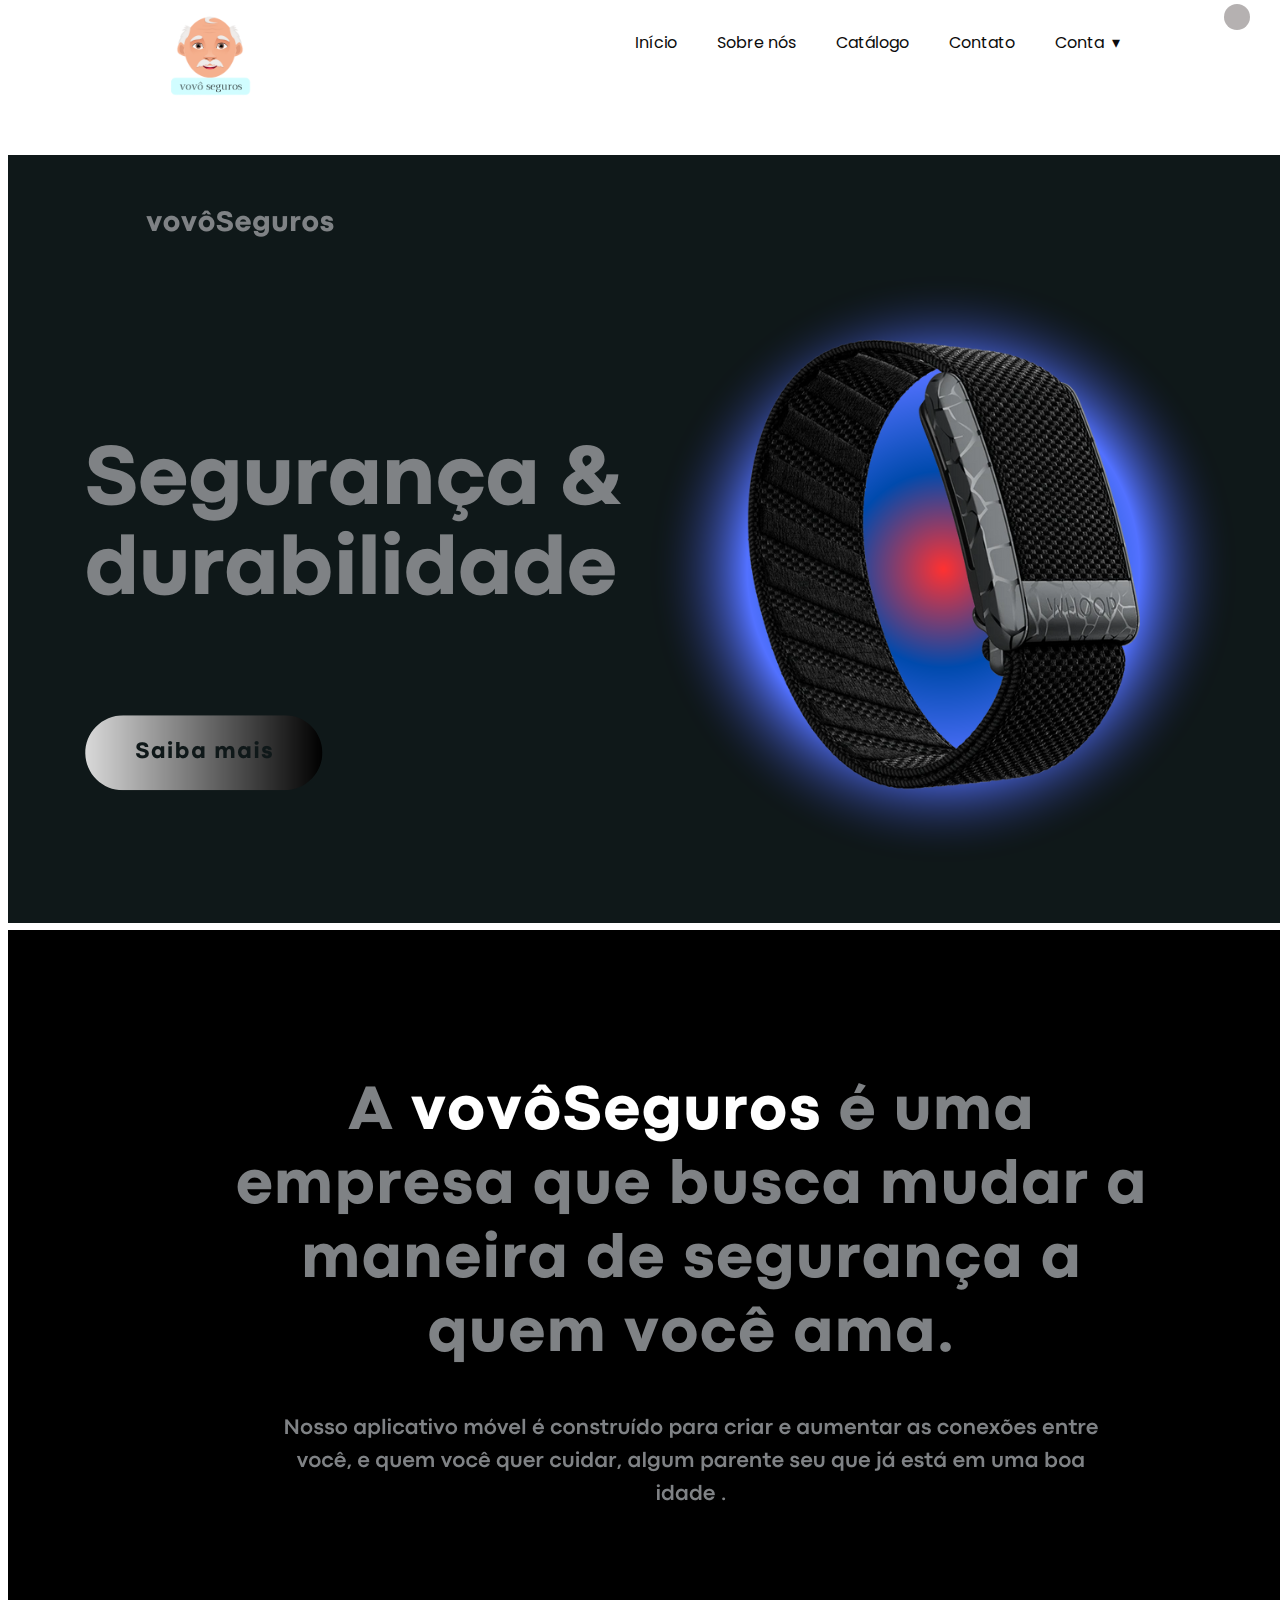
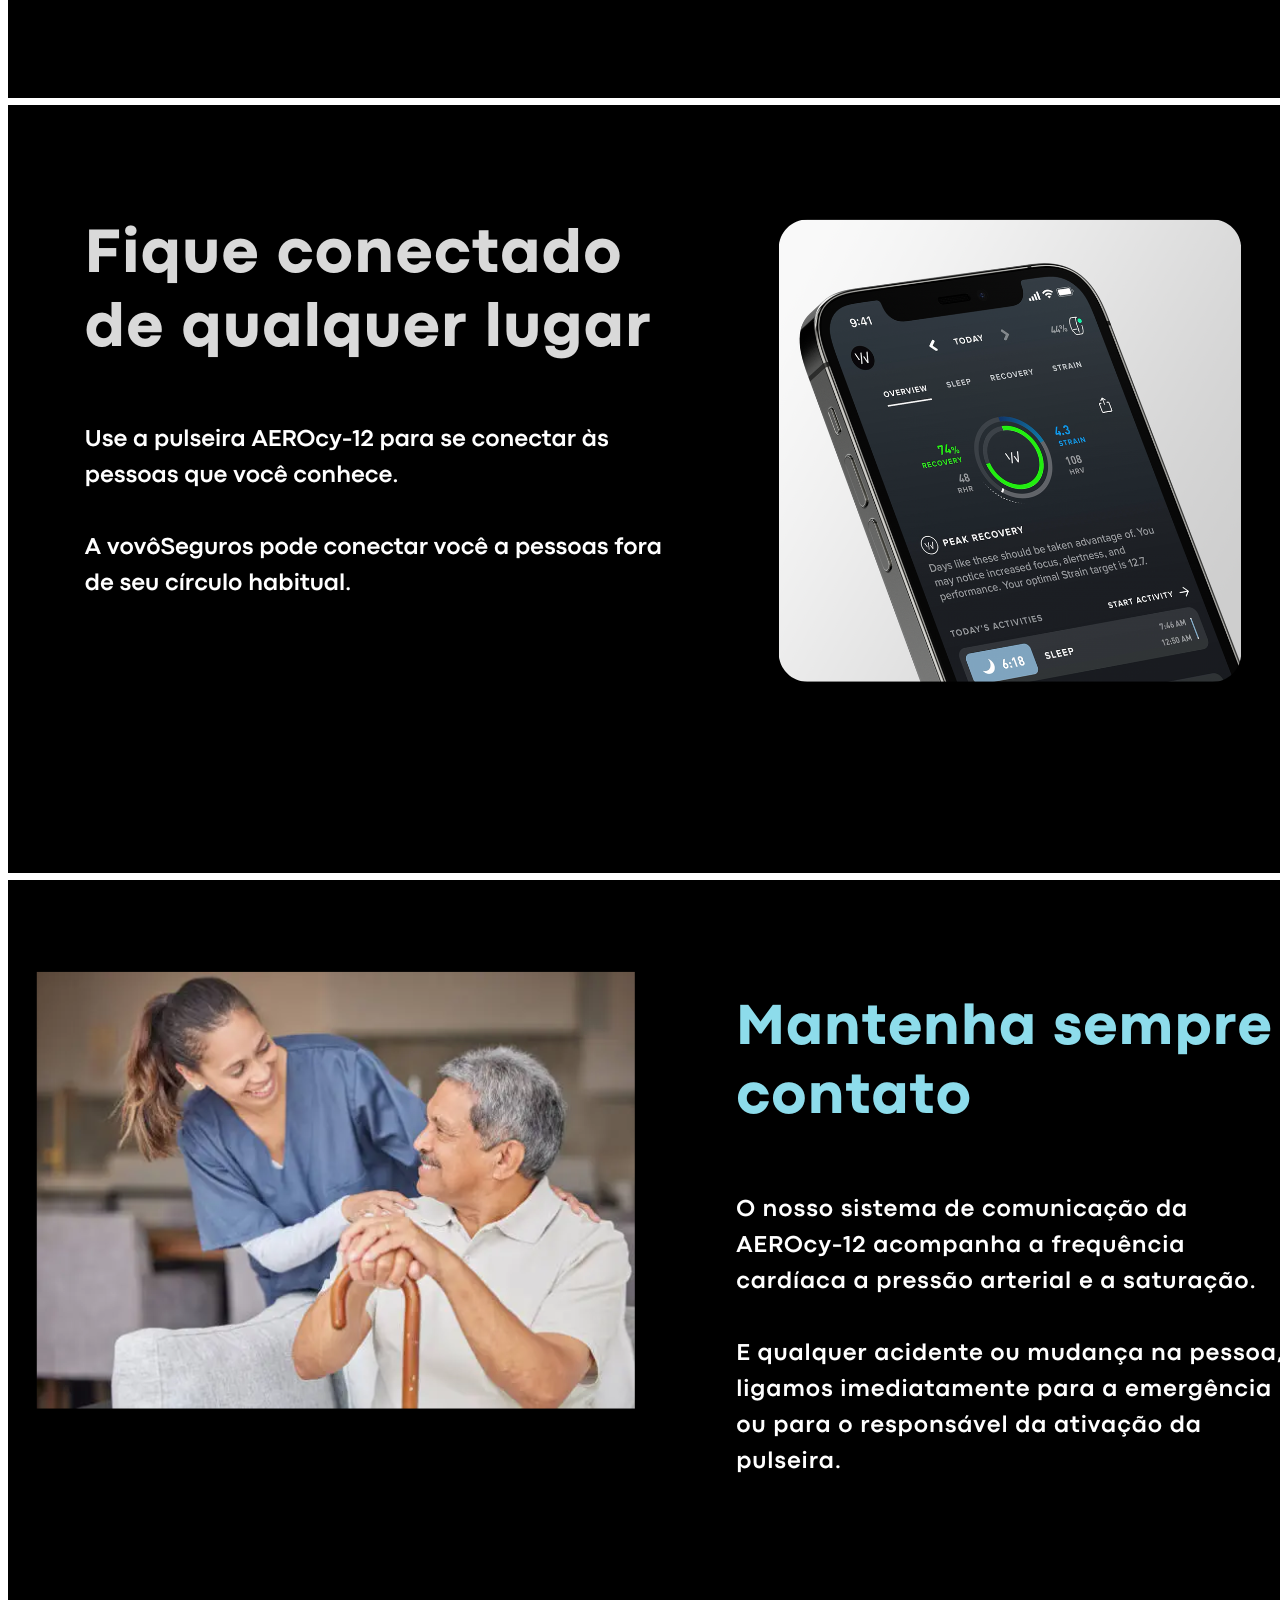
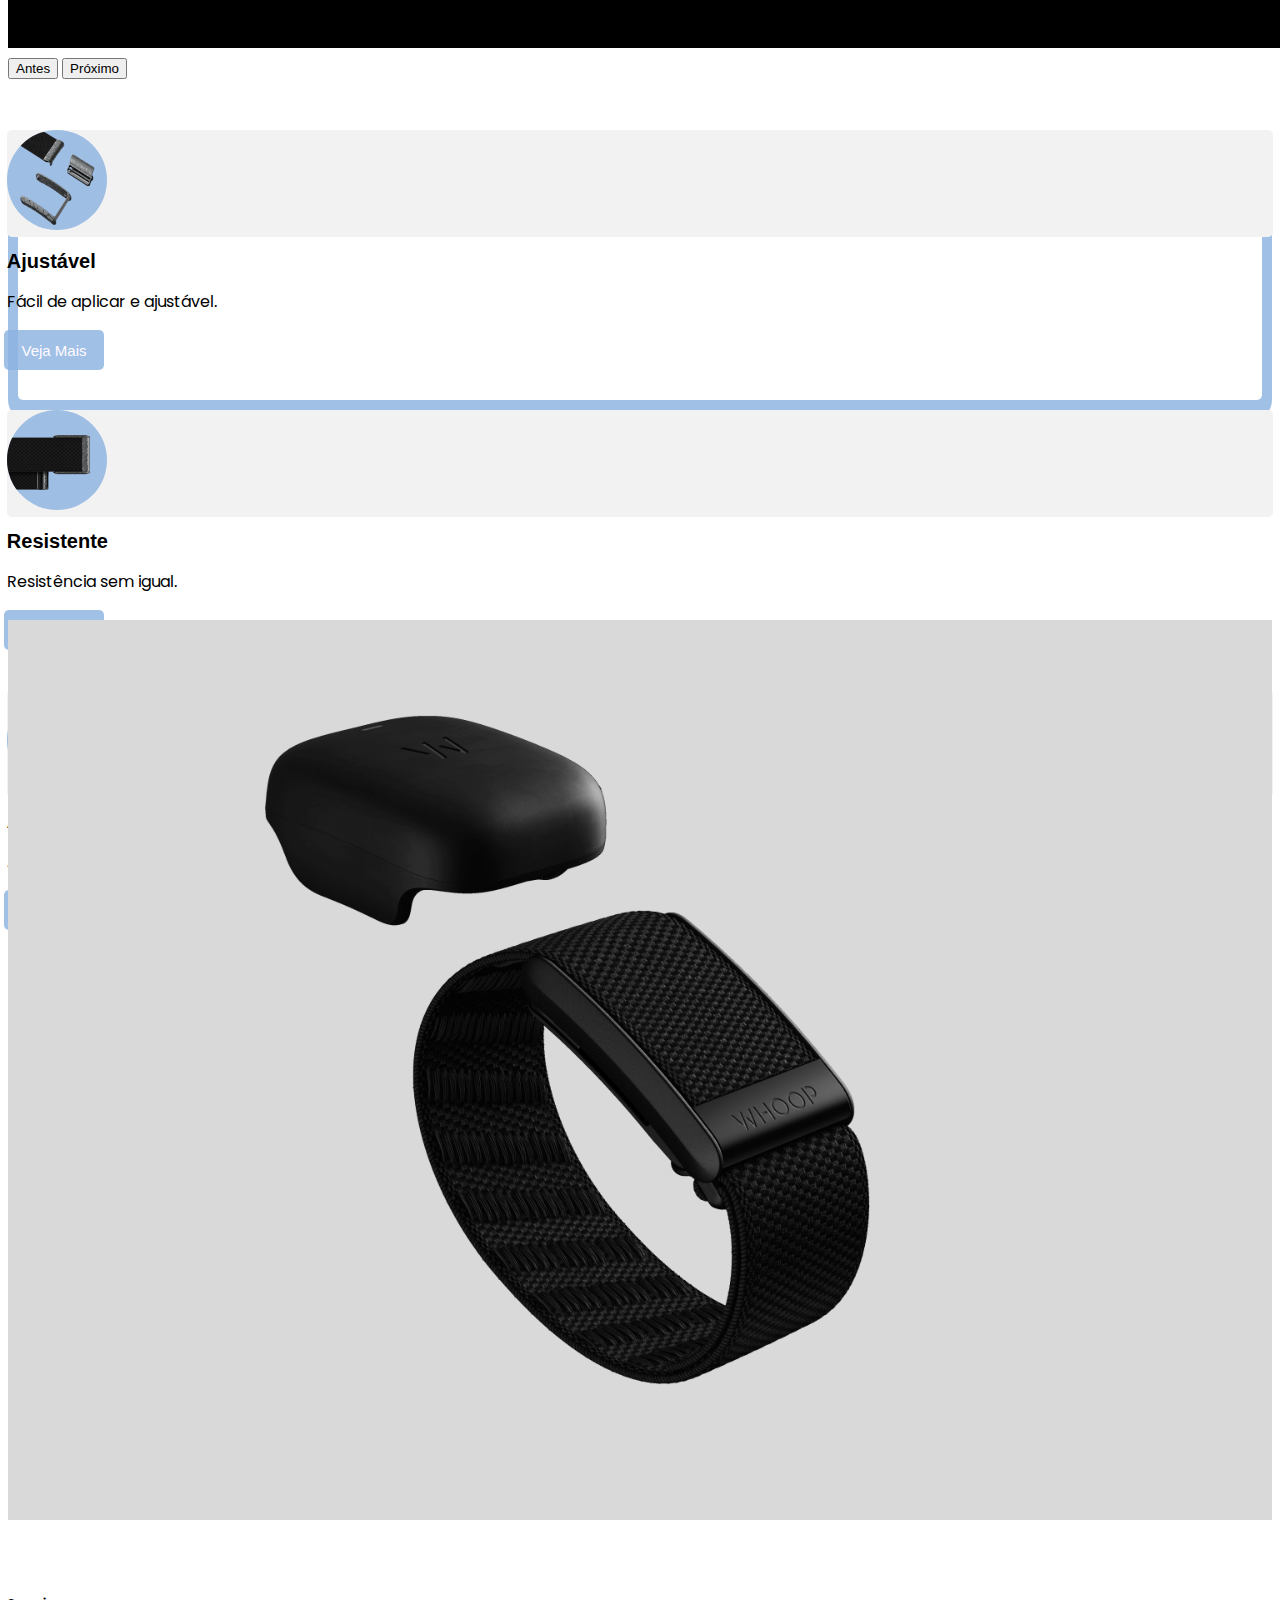
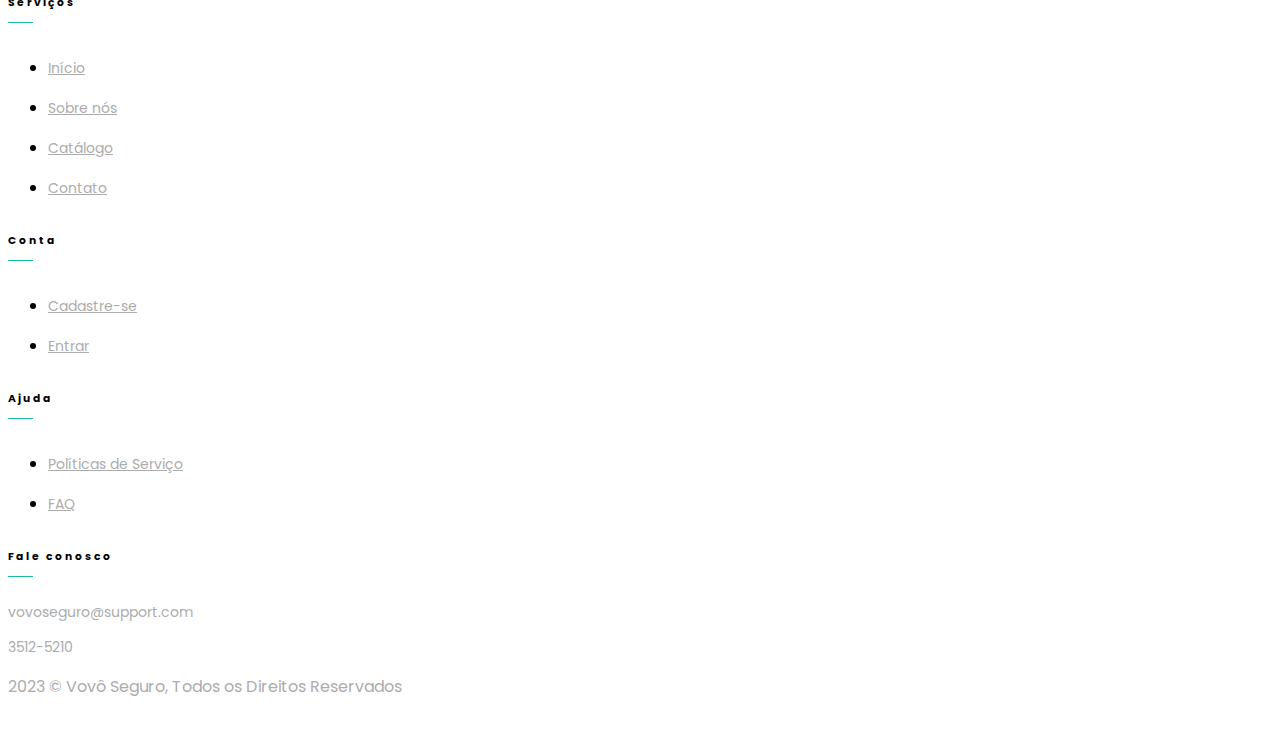
==== catalogo.html @ 8019dc9d "Versão inicial do projeto" ====
<!DOCTYPE html>
<html lang="pt-br">
  <head>
    <meta charset="UTF-8" />
    <meta http-equiv="X-UA-Compatible" content="IE=edge" />
    <meta name="viewport" content="width=device-width, initial-scale=1.0" />
    <link rel="stylesheet" href="scss/template.css" />
    <link rel="icon" href="img/logo.png" />
    <link
      href="https://cdn.jsdelivr.net/npm/bootstrap@5.2.3/dist/css/bootstrap.min.css"
      rel="stylesheet"
      integrity="sha384-rbsA2VBKQhggwzxH7pPCaAqO46MgnOM80zW1RWuH61DGLwZJEdK2Kadq2F9CUG65"
      crossorigin="anonymous"
    />
    <link
      href="https://unpkg.com/boxicons@2.1.4/css/boxicons.min.css"
      rel="stylesheet"
    />
    <title>Catálogo | Vovô Seguro</title>
    <link
      href="https://cdn.jsdelivr.net/npm/bootstrap@5.3.1/dist/css/bootstrap.min.css"
      rel="stylesheet"
      integrity="sha384-4bw+/aepP/YC94hEpVNVgiZdgIC5+VKNBQNGCHeKRQN+PtmoHDEXuppvnDJzQIu9"
      crossorigin="anonymous"
    />
    <link rel="stylesheet" href="scss/catalogo.css" />
  </head>

  <body>
    <section class="navigation">
      <div class="nav-container">
        <div class="brand">
          <a href="#!"
            ><img src="img/logo (4).png" width="100px" height="100px"
          /></a>
        </div>
        <nav>
          <div class="nav-mobile">
            <a id="nav-toggle" href="#!"><span></span></a>
          </div>
          <ul class="nav-list">
            <li><a href="index.html">Início</a></li>
            <li><a href="sobrenos.html">Sobre nós</a></li>
            <li><a href="catalogo.html">Catálogo</a></li>
            <li><a href="contato.html">Contato</a></li>
            <li>
              <a href="#!">Conta</a>
              <ul class="nav-dropdown">
                <li><a href="cadastro.html">Cadastre-se</a></li>
                <li><a href="login.html">Entrar</a></li>
              </ul>
            </li>
          </ul>
        </nav>
      </div>
    </section>
    <div class="darkZao">
      <label class="switch">
        <input type="checkbox" onclick="meuDark()" />
        <span class="slider round"></span>
      </label>
    </div>
    <div class="topZao">
      <button onclick="topFunction()" id="buttonTop">
        <i class="bx bx-up-arrow-circle"></i>
      </button>
    </div>
    <div class="container mt-5">
      <div class="row">
        <div class="col">
          <div id="carouselExampleFade" class="carousel slide carousel-fade">
            <div class="carousel-inner">
              <div class="carousel-item active">
                <a href="descricao.html"
                  ><img src="img/1.png" class="d-block w-100" alt="..."
                /></a>
              </div>
              <div class="carousel-item">
                <img src="img/2.png" class="d-block w-100" alt="..." />
              </div>
              <div class="carousel-item">
                <img src="img/3.png" class="d-block w-100" alt="..." />
              </div>
              <div class="carousel-item">
                <img src="img/4.png" class="d-block w-100" alt="..." />
              </div>
            </div>
            <button
              class="carousel-control-prev"
              type="button"
              data-bs-target="#carouselExampleFade"
              data-bs-slide="prev"
            >
              <span
                class="carousel-control-prev-icon"
                aria-hidden="true"
              ></span>
              <span class="visually-hidden">Antes</span>
            </button>
            <button
              class="carousel-control-next"
              type="button"
              data-bs-target="#carouselExampleFade"
              data-bs-slide="next"
            >
              <span
                class="carousel-control-next-icon"
                aria-hidden="true"
              ></span>
              <span class="visually-hidden">Próximo</span>
            </button>
          </div>
        </div>
      </div>
    </div>
    <div class="container cardProd text-center">
      <div class="row cardRow">
        <div class="col cardS">
          <div class="imgCard">
            <img src="img/img2.png" />
          </div>
          <div class="nome">
            <h1 class="textNome">Ajustável</h1>
          </div>
          <div class="desc">
            <p class="textDec">Fácil de aplicar e ajustável.</p>
          </div>
          <div class="saibaMais">
            <button class="btnSaibaMais">Veja Mais</button>
          </div>
        </div>
        <div class="col cardS">
          <div class="imgCard">
            <img src="img/img3.webp" />
          </div>
          <div class="nome">
            <h1 class="textNome">Resistente</h1>
          </div>
          <div class="desc">
            <p class="textDec">Resistência sem igual.</p>
          </div>
          <div class="saibaMais">
            <button class="btnSaibaMais">Veja Mais</button>
          </div>
        </div>
        <div class="col cardS">
          <div class="imgCard">
            <img src="img/img5.webp" />
          </div>
          <div class="nome">
            <h1 class="textNome">Aerocy-12</h1>
          </div>
          <div class="desc">
            <p class="textDec">A segurança importa.</p>
          </div>
          <div class="saibaMais">
            <button class="btnSaibaMais">Veja Mais</button>
          </div>
        </div>
      </div>
    </div>
    <div class="container">
      <div class="videoVovo">
        <video muted loop autoplay>
          <source src="videos/videopulseira.mp4" type="video/mp4" />
        </video>
      </div>
    </div>
    <footer class="section bg-footer" id="rod">
      <div class="container">
        <div class="row">
          <div class="col-lg-3">
            <div class="">
              <h6 class="footer-heading text-uppercase text">Serviços</h6>
              <ul class="list-unstyled footer-link mt-4">
                <li><a href="index.html">Início</a></li>
                <li><a href="sobrenos.html">Sobre nós</a></li>
                <li><a href="catalogo.html">Catálogo</a></li>
                <li><a href="contato.html">Contato</a></li>
              </ul>
            </div>
          </div>

          <div class="col-lg-3">
            <div class="">
              <h6 class="footer-heading text-uppercase text">Conta</h6>
              <ul class="list-unstyled footer-link mt-4">
                <li><a href="cadastro.html">Cadastre-se</a></li>
                <li><a href="login.html">Entrar</a></li>
              </ul>
            </div>
          </div>

          <div class="col-lg-2">
            <div class="">
              <h6 class="footer-heading text-uppercase">Ajuda</h6>
              <ul class="list-unstyled footer-link mt-4">
                <li><a href="">Políticas de Serviço</a></li>
                <li><a href="">FAQ</a></li>
              </ul>
            </div>
          </div>

          <div class="col-lg-4">
            <div class="">
              <h6 class="footer-heading text-uppercase">Fale conosco</h6>
              <p class="contact-info mt-4">vovoseguro@support.com</p>
              <p class="contact-info">3512-5210</p>
            </div>
          </div>
        </div>
      </div>

      <div class="text-center mt-5">
        <p class="footer-alt mb-0 f-14">
          2023 © Vovô Seguro, Todos os Direitos Reservados
        </p>
      </div>
    </footer>
    <script
      src="https://code.jquery.com/jquery-3.7.1.min.js"
      integrity="sha256-/JqT3SQfawRcv/BIHPThkBvs0OEvtFFmqPF/lYI/Cxo="
      crossorigin="anonymous"
    ></script>
    <script
      src="https://cdn.jsdelivr.net/npm/bootstrap@5.3.1/dist/js/bootstrap.bundle.min.js"
      integrity="sha384-HwwvtgBNo3bZJJLYd8oVXjrBZt8cqVSpeBNS5n7C8IVInixGAoxmnlMuBnhbgrkm"
      crossorigin="anonymous"
    ></script>
    <script src="js/template.js"></script>
    <script src="js/catalogo.js"></script>
  </body>
</html>
---- scss/template.css ----
@charset "UTF-8";
@import url("https://fonts.googleapis.com/css?family=Poppins&display=swap");
body {
  overflow-x: hidden;
  overflow-y: visible;
  font-family: "Poppins";
}

.navigation {
  height: 110px;
}

.nav-container {
  max-width: 1000px;
  margin: 0 auto;
  padding: 0px;
  box-shadow: #fff;
}

.brand {
  padding-left: 20px;
  float: left;
  line-height: 110px;
  text-transform: uppercase;
  font-size: 1.4em;
}
.brand a,
.brand a:visited {
  color: #0c0c0c;
  text-decoration: none;
}

nav {
  float: right;
}
nav ul {
  list-style: none;
  margin: 0;
  padding: 0;
}
nav ul li {
  float: left;
  position: relative;
}
nav ul li a {
  display: block;
  padding: 10px 20px 0 20px;
  line-height: 50px;
  background: #fff;
  color: #0c0c0c;
  text-decoration: none;
}
nav ul li a::before {
  transition: 300ms;
  height: 5px;
  content: "";
  position: absolute;
  background-color: #aad0e8;
  width: 0%;
  bottom: 0px;
}
nav ul li a:hover::before {
  width: 70%;
}
nav ul li a:not(:only-child):after {
  padding-left: 4px;
  content: " ▾";
}
nav ul li ul li {
  min-width: 190px;
}
nav ul li ul li a {
  padding: 15px;
  line-height: 20px;
}

.nav-dropdown {
  display: none;
  position: absolute;
  z-index: 1;
  box-shadow: 0 3px 12px rgba(0, 0, 0, 0.15);
}

.nav-mobile {
  display: none;
  position: absolute;
  top: 0;
  right: 0;
  background: #fff;
  height: 110px;
  width: 110px;
  z-index: 1000;
}

@media only screen and (max-width: 799px) {
  .nav-mobile {
    display: block;
  }
  nav {
    width: 100%;
  }
  nav ul {
    display: none;
  }
  nav ul li {
    float: none;
  }
  nav ul li a {
    padding: 15px;
    line-height: 20px;
  }
  nav ul li a:hover::before {
    width: 20%;
  }
  nav ul li ul li a {
    padding-left: 30px;
  }
  .nav-dropdown {
    position: static;
    z-index: 1000;
  }
}
#nav-toggle {
  z-index: 1000;
  position: absolute;
  left: 18px;
  top: 22px;
  cursor: pointer;
  padding: 10px 35px 16px 0px;
}
#nav-toggle span,
#nav-toggle span:before,
#nav-toggle span:after {
  cursor: pointer;
  border-radius: 1px;
  height: 5px;
  width: 35px;
  background: #aad0e8;
  position: absolute;
  display: block;
  content: "";
  transition: all 300ms ease-in-out;
}
#nav-toggle span:before {
  top: -10px;
}
#nav-toggle span:after {
  bottom: -10px;
}
#nav-toggle.active span {
  background-color: transparent;
}
#nav-toggle.active span:before, #nav-toggle.active span:after {
  top: 0;
}
#nav-toggle.active span:before {
  transform: rotate(45deg);
}
#nav-toggle.active span:after {
  transform: rotate(-45deg);
}

@media screen and (min-width: 799px) {
  .nav-list {
    display: block !important;
  }
}
.bg-footer {
  background-color: #fff;
  padding: 50px 0 30px;
}

.footer-heading {
  letter-spacing: 2px;
}

.footer-link a {
  color: #acacac;
  line-height: 40px;
  font-size: 14px;
  transition: all 0.5s;
}

.footer-link a:hover {
  color: #1bbc9b;
}

.contact-info {
  color: #acacac;
  font-size: 14px;
}

.footer-alt {
  color: #acacac;
}

.footer-heading {
  position: relative;
  padding-bottom: 12px;
}

.footer-heading:after {
  content: "";
  width: 25px;
  border-bottom: 1px solid #FFF;
  position: absolute;
  left: 0;
  bottom: 0;
  display: block;
  border-bottom: 1px solid #1bbc9b;
}

.list-unstyled footer-link {
  color: #aad0e8;
}

.ponto {
  color: red;
}

.darkZao {
  position: relative;
}

.switch {
  right: 0px;
  position: fixed;
  display: inline-block;
  top: 0px;
  width: 60px;
  height: 34px;
  z-index: 1000;
}

.switch input {
  opacity: 0;
  width: 0;
  height: 0;
}

.slider {
  cursor: pointer;
  top: 0;
  left: 0;
  right: 0;
  bottom: 0;
  background-color: rgba(0, 0, 0, 0.452);
  transition: 0.4s;
}

.slider:before {
  position: absolute;
  content: "";
  height: 26px;
  width: 26px;
  left: 4px;
  bottom: 4px;
  background-color: rgb(181, 177, 177);
  transition: 0.4s;
}

input:checked + .slider {
  background-color: #f2f2f2;
}

input:focus + .slider {
  box-shadow: 0 0 1px #2196F3;
}

input:checked + .slider:before {
  transform: translateX(26px);
}

.slider.round {
  border-radius: 34px;
}

.slider.round:before {
  border-radius: 50%;
}

.topZao {
  position: relative;
}

#buttonTop {
  display: none;
  position: fixed;
  bottom: 20px;
  right: 5px;
  z-index: 99;
  border: none;
  outline: none;
  background-color: rgb(0, 42, 255);
  color: white;
  cursor: pointer;
  padding: 10px;
  border-radius: 10px;
  font-size: 18px;
}

.dark-mode .bg-footer {
  background-color: #0c0c0c;
}

input[type=number]::-webkit-inner-spin-button {
  -webkit-appearance: none;
}

input[type=number] {
  -moz-appearance: textfield;
  -webkit-appearance: textfield;
          appearance: textfield;
}/*# sourceMappingURL=template.css.map */
---- scss/catalogo.css ----
@import url("https://fonts.googleapis.com/css2?family=Poppins:wght@600&display=swap");
.dark-mode {
  background-color: #0c0c0c;
  color: #fffbff;
}

.dark-mode .nav-mobile {
  background-color: #0c0c0c;
  color: #fffbff;
}

.dark-mode .navigation {
  background-color: #0c0c0c;
  color: #fffbff;
}

.dark-mode .navigation .nav-container {
  background-color: #0c0c0c;
}

.dark-mode .navigation .nav-container .brand {
  background-color: #0c0c0c;
  color: #fffbff;
}

.dark-mode .navigation .nav-container nav {
  background-color: #0c0c0c;
  color: #fffbff;
}

.dark-mode .navigation .nav-container .nav-list {
  background-color: #0c0c0c;
  color: #fffbff;
}

.dark-mode .navigation .nav-container .nav-list li {
  background-color: #0c0c0c;
  color: #fffbff;
}

.dark-mode .navigation .nav-container .nav-list li .nav-dropdown {
  background-color: #0c0c0c;
  color: #fffbff;
}

.dark-mode #rod {
  background-color: #0c0c0c;
  color: #fffbff;
}

.dark-mode .nav-list a {
  background-color: #0c0c0c;
  color: #fffbff;
}

.videoVovo {
  margin-top: 200px;
  height: 100vh;
  position: relative;
}

video {
  position: absolute;
  width: 100%;
  height: 100%;
  -o-object-fit: cover;
  object-fit: cover;
}

.cardProd {
  position: relative;
  margin-top: 50px;
  background-color: rgba(140, 178, 224, 0.814);
  height: 290px;
  border-radius: 20px;
}

.cardS {
  border-radius: 5px;
  margin: 10px 10px;
  background-color: #ffffff;
  height: 270px;
}

.textNome {
  font-weight: 600;
  font-size: 20px;
}

.imgCard {
  border-radius: 5px;
  background-color: #f2f2f2;
}

.imgCard img {
  border-radius: 50px;
  background-color: rgba(140, 178, 224, 0.814);
  width: 100px;
  height: 100px;
}

.saibaMais {
  font-size: 20px;
}

.btnSaibaMais {
  border: none;
  background-color: rgba(140, 178, 224, 0.814);
  color: #fffbff;
  border-radius: 5px;
  font-size: 15px;
  width: 100px;
  height: 40px;
}

.btnSaibaMais:hover {
  opacity: 70%;
}

.cardRow {
  flex-wrap: wrap;
}

.textNome,
.textDesc,
.btnSaibaMais {
  font-family: sans-serif;
}

.nome,
.desc,
.saibaMais,
.imgCard {
  flex-wrap: nowrap;
  margin-right: -0.7em;
  margin-left: -0.7em;
}

.nome {
  margin-top: 10px;
}/*# sourceMappingURL=catalogo.css.map */
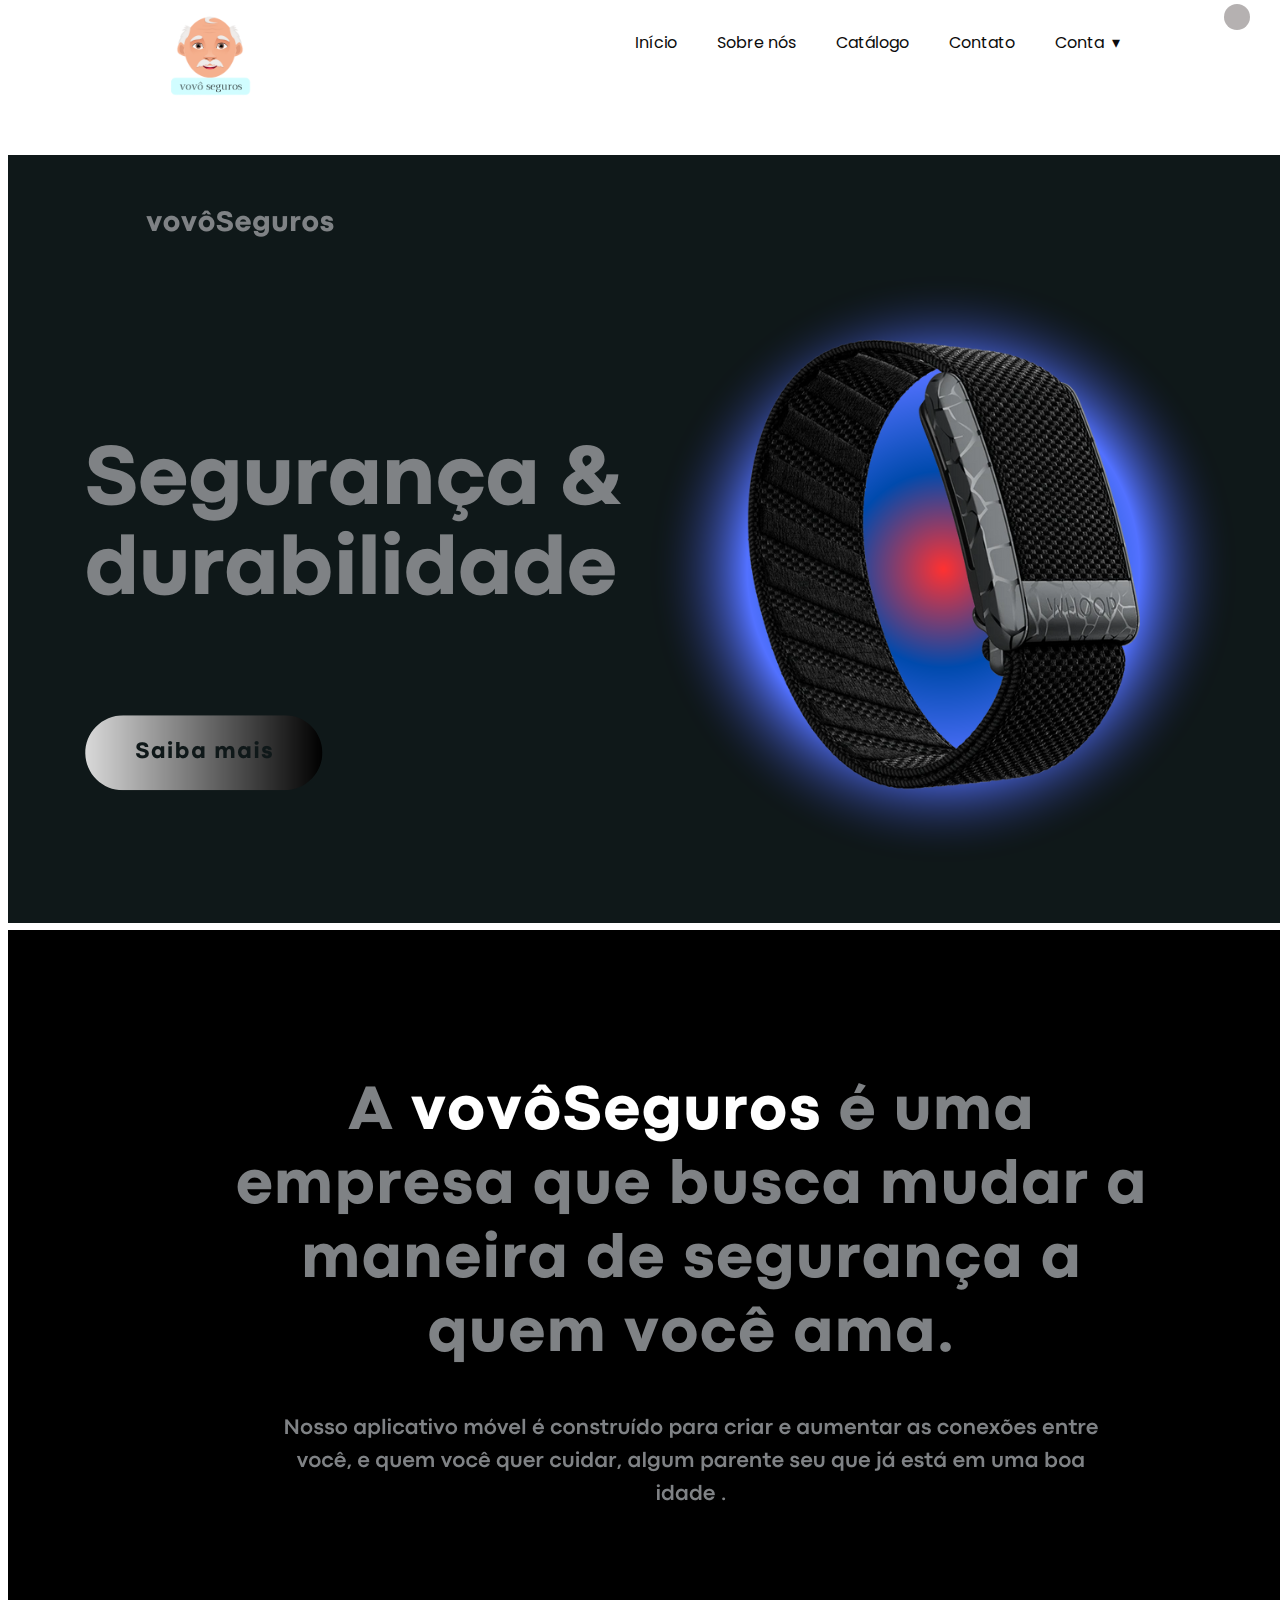
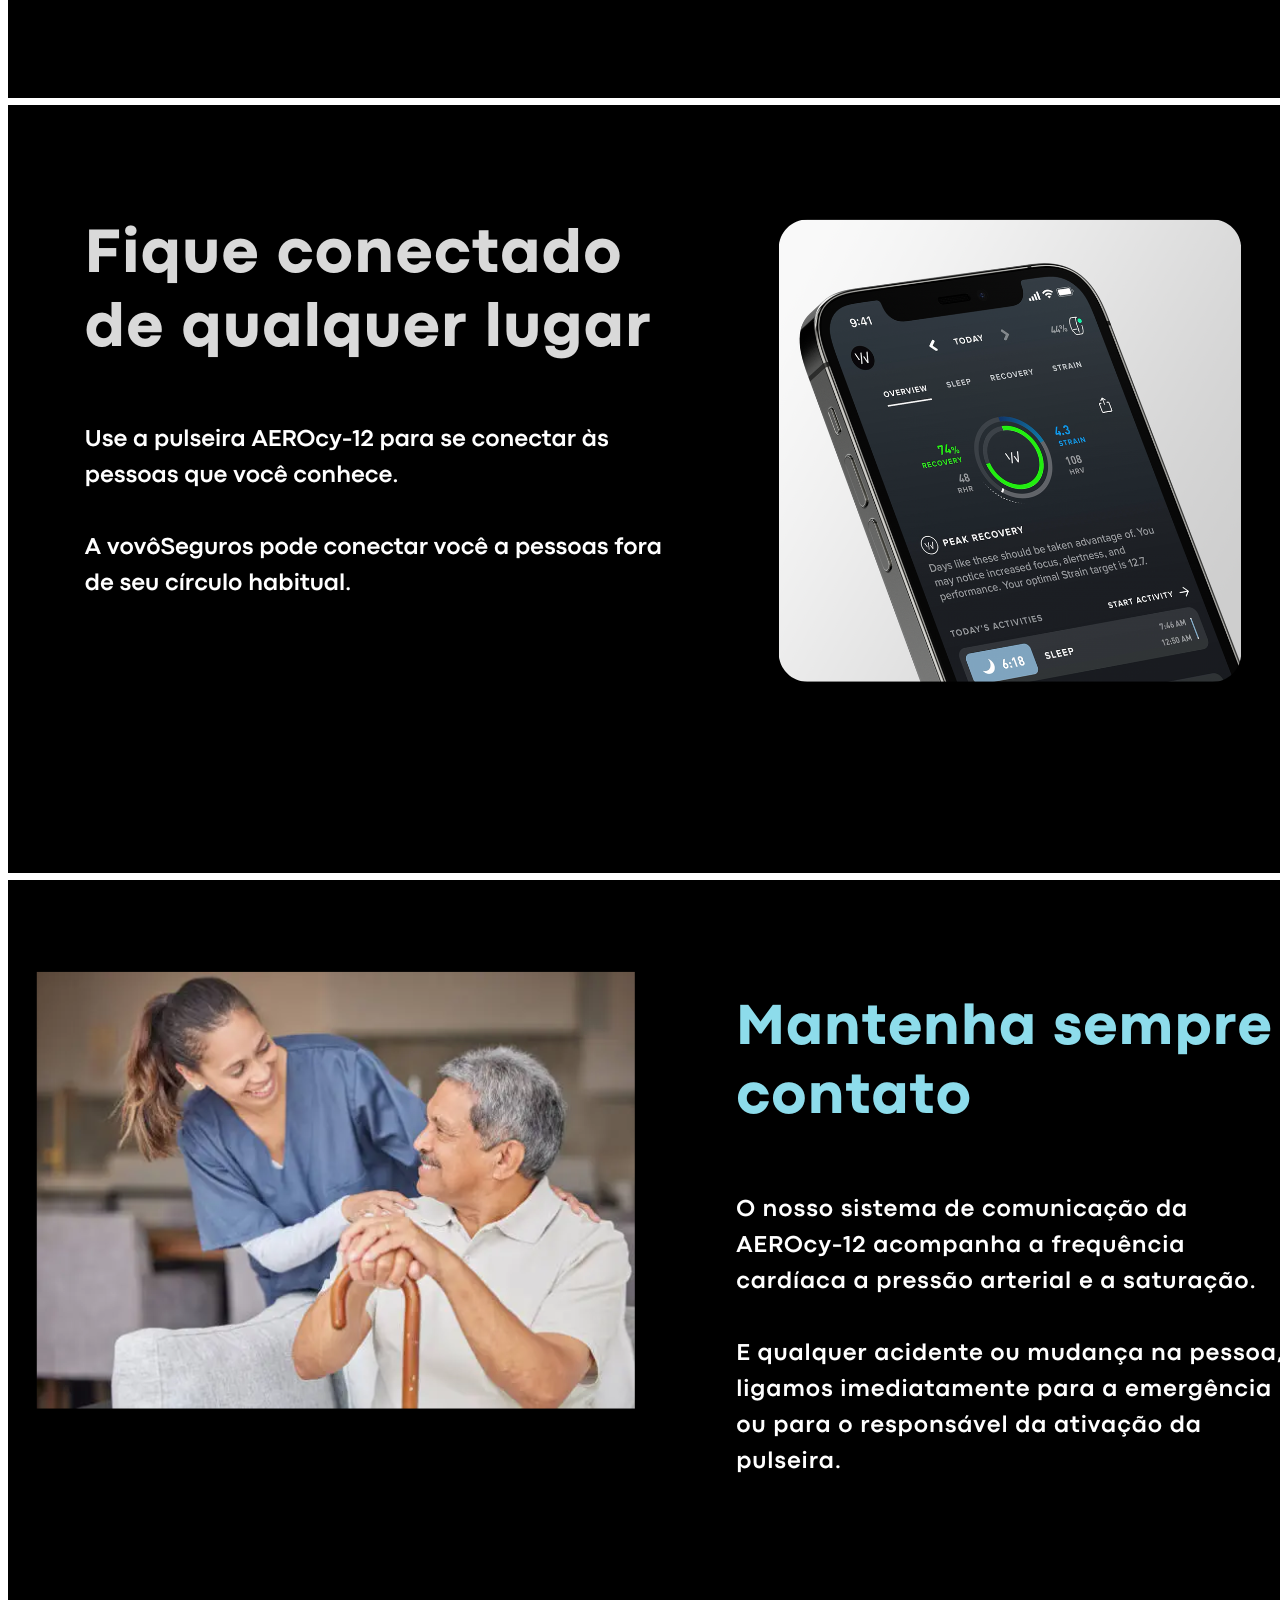
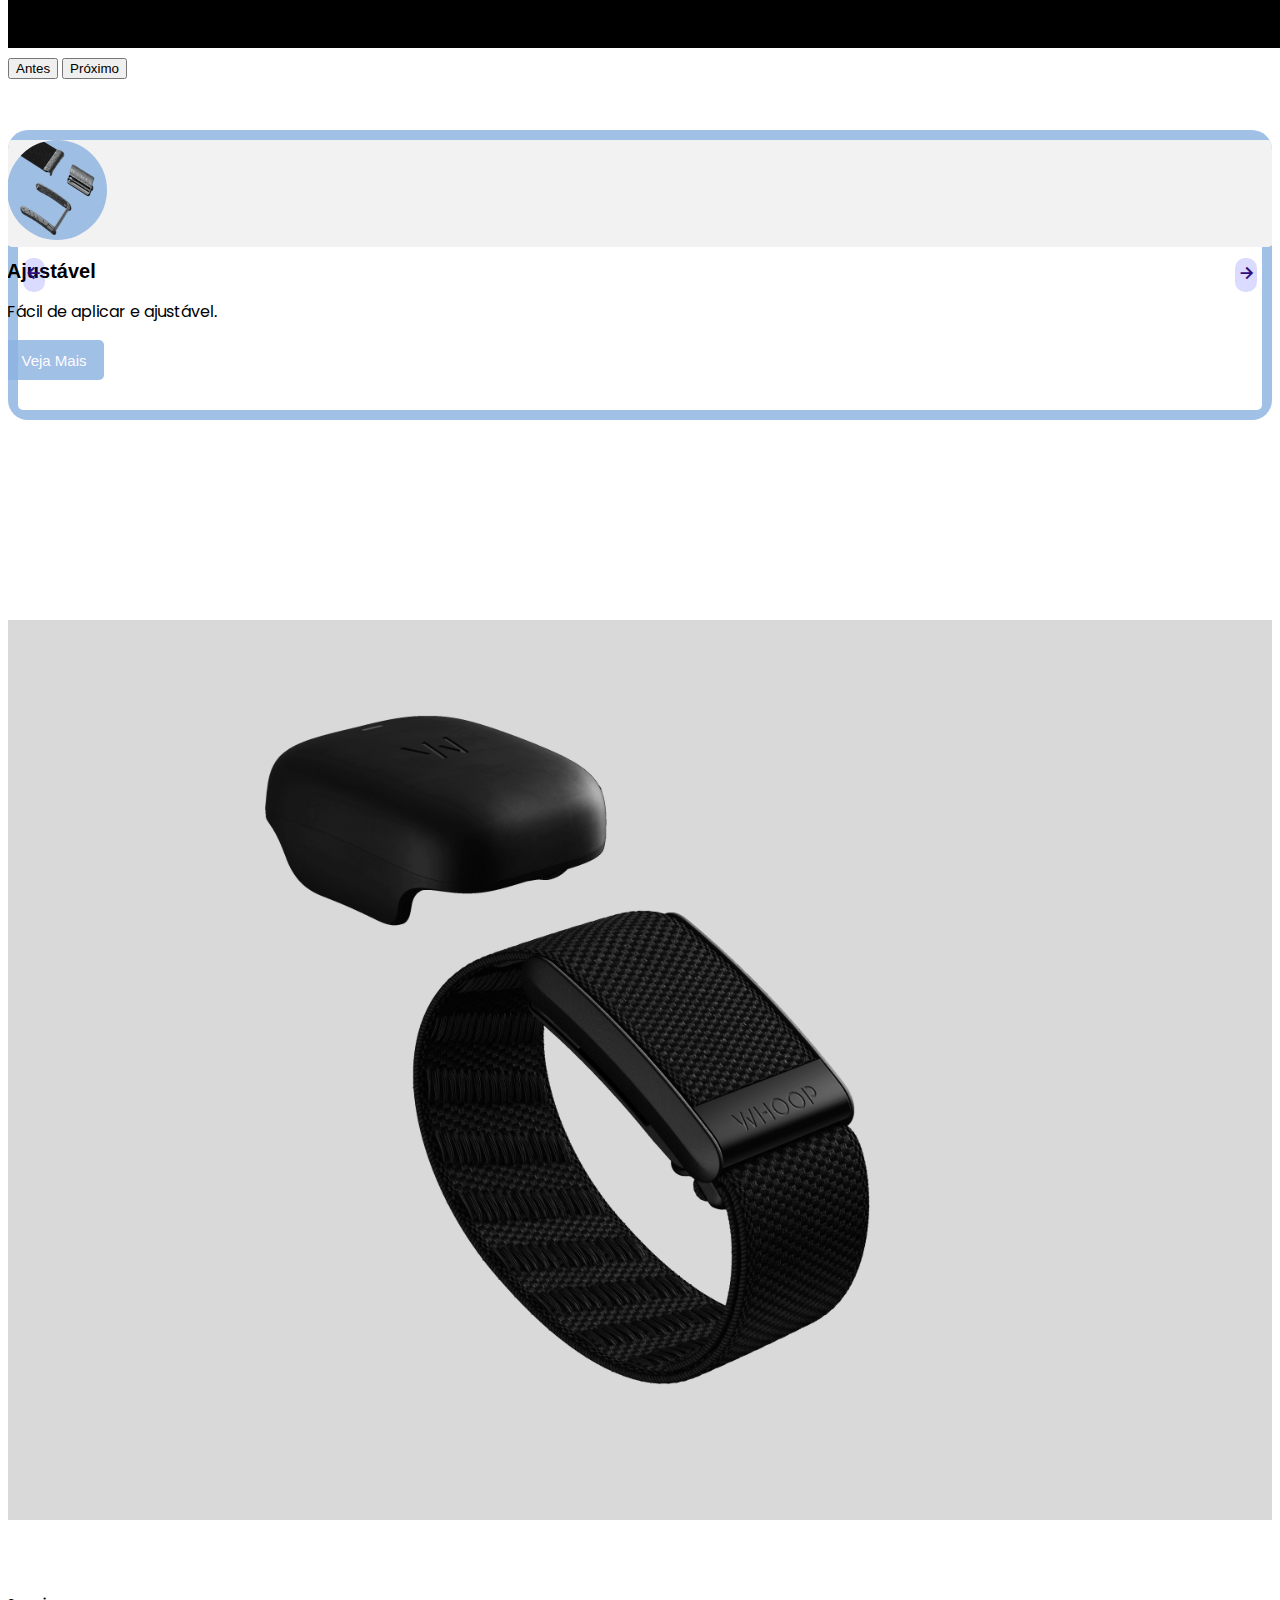
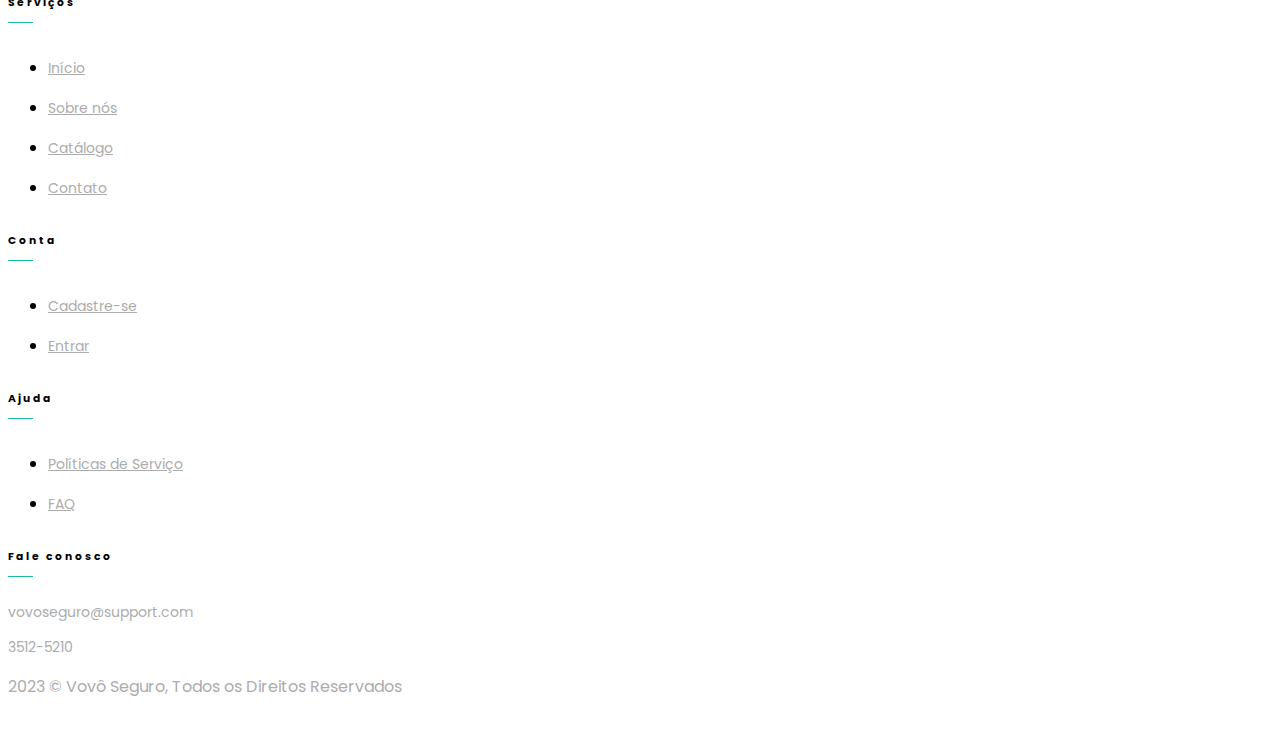
==== commit b6c0af28: "Conserto erros de Dark Mode na página index.html e Setas slider Pt.2 (concluído)" ====
--- a/catalogo.html
+++ b/catalogo.html
@@ -158,6 +158,14 @@
           </div>
         </div>
       </div>
+      <div class="teste">
+        <span class="controls" onclick="prevCard()" id="left-arrow">
+          <i class="bx bx-left-arrow-alt" style="color: #2e0d7a"></i>
+        </span>
+        <span class="controls" id="right-arrow" onclick="nextCard()">
+          <i class="bx bx-right-arrow-alt" style="color: #2e0d7a"></i>
+        </span>
+      </div>
     </div>
     <div class="container">
       <div class="videoVovo">
--- a/scss/catalogo.css
+++ b/scss/catalogo.css
@@ -68,6 +68,7 @@
 }
 
 .cardProd {
+  overflow: hidden;
   position: relative;
   margin-top: 50px;
   background-color: rgba(140, 178, 224, 0.814);
@@ -138,4 +139,39 @@
 
 .nome {
   margin-top: 10px;
+}
+
+.sizeArrows {
+  width: 120px;
+  height: 80px;
+}
+
+.btnSlider {
+  border: 0px transparent;
+  border-radius: 10px;
+  background-color: #333;
+  color: #f2f2f2;
+  font-size: 20px;
+}
+
+.controls {
+  position: absolute;
+  top: 50%;
+  transform: translateY(-50%);
+  border: none;
+  font-size: 1.4em;
+  border-radius: 10px;
+  background-color: rgba(0, 0, 255, 0.143);
+}
+
+.controls :hover {
+  opacity: 50%;
+}
+
+#left-arrow {
+  left: 15px;
+}
+
+#right-arrow {
+  right: 15px;
 }/*# sourceMappingURL=catalogo.css.map */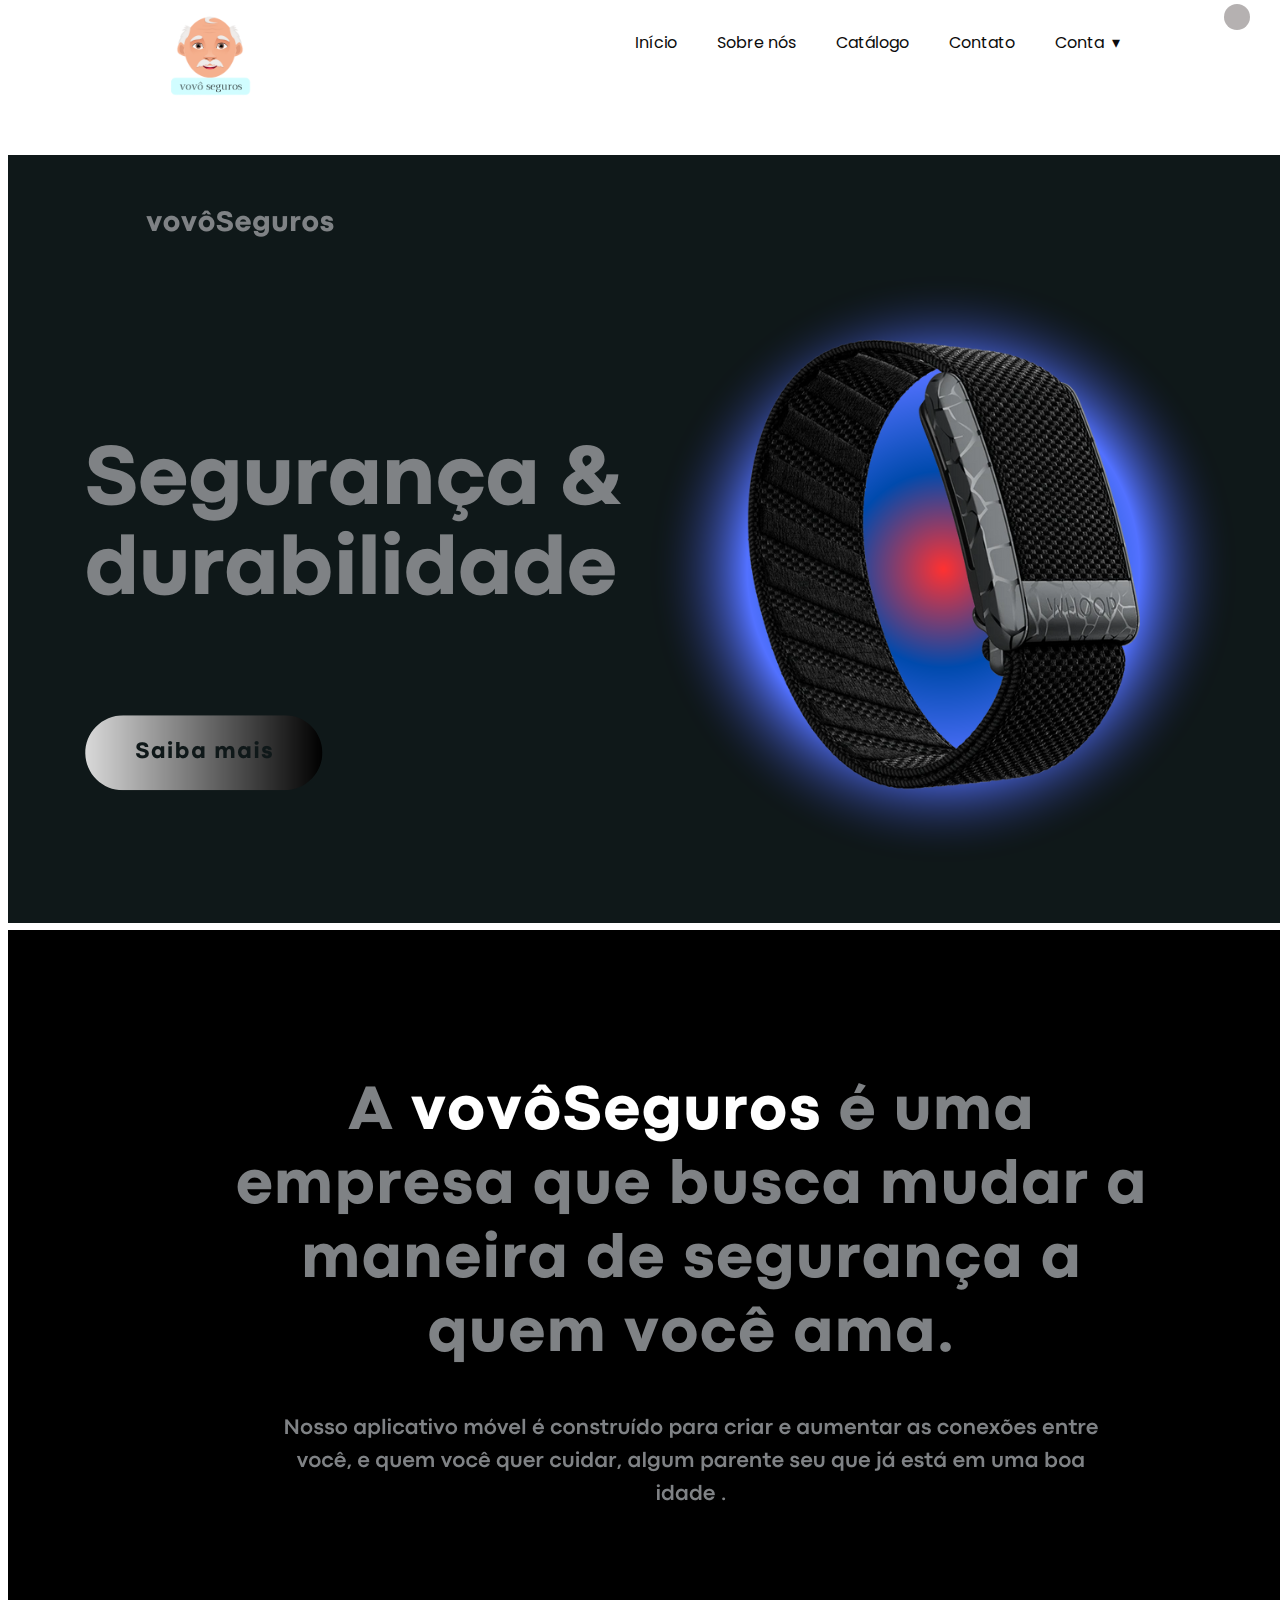
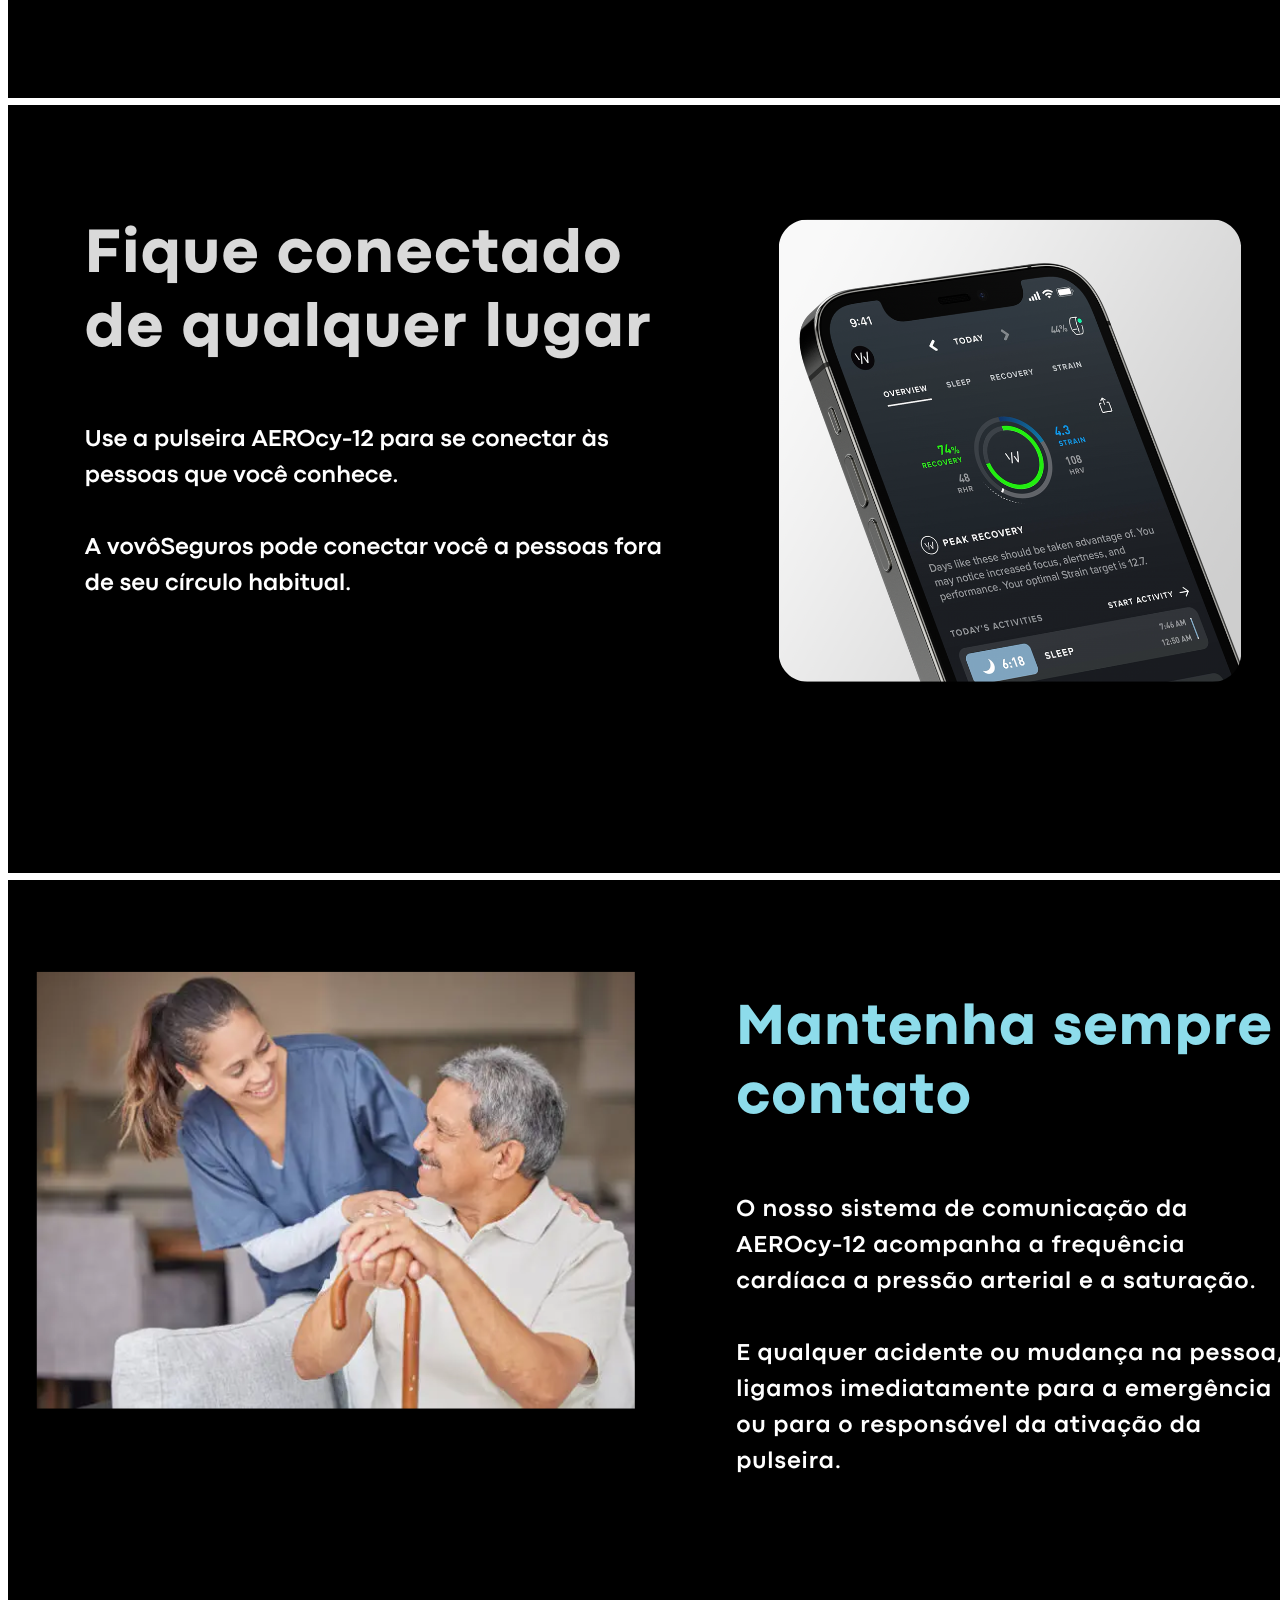
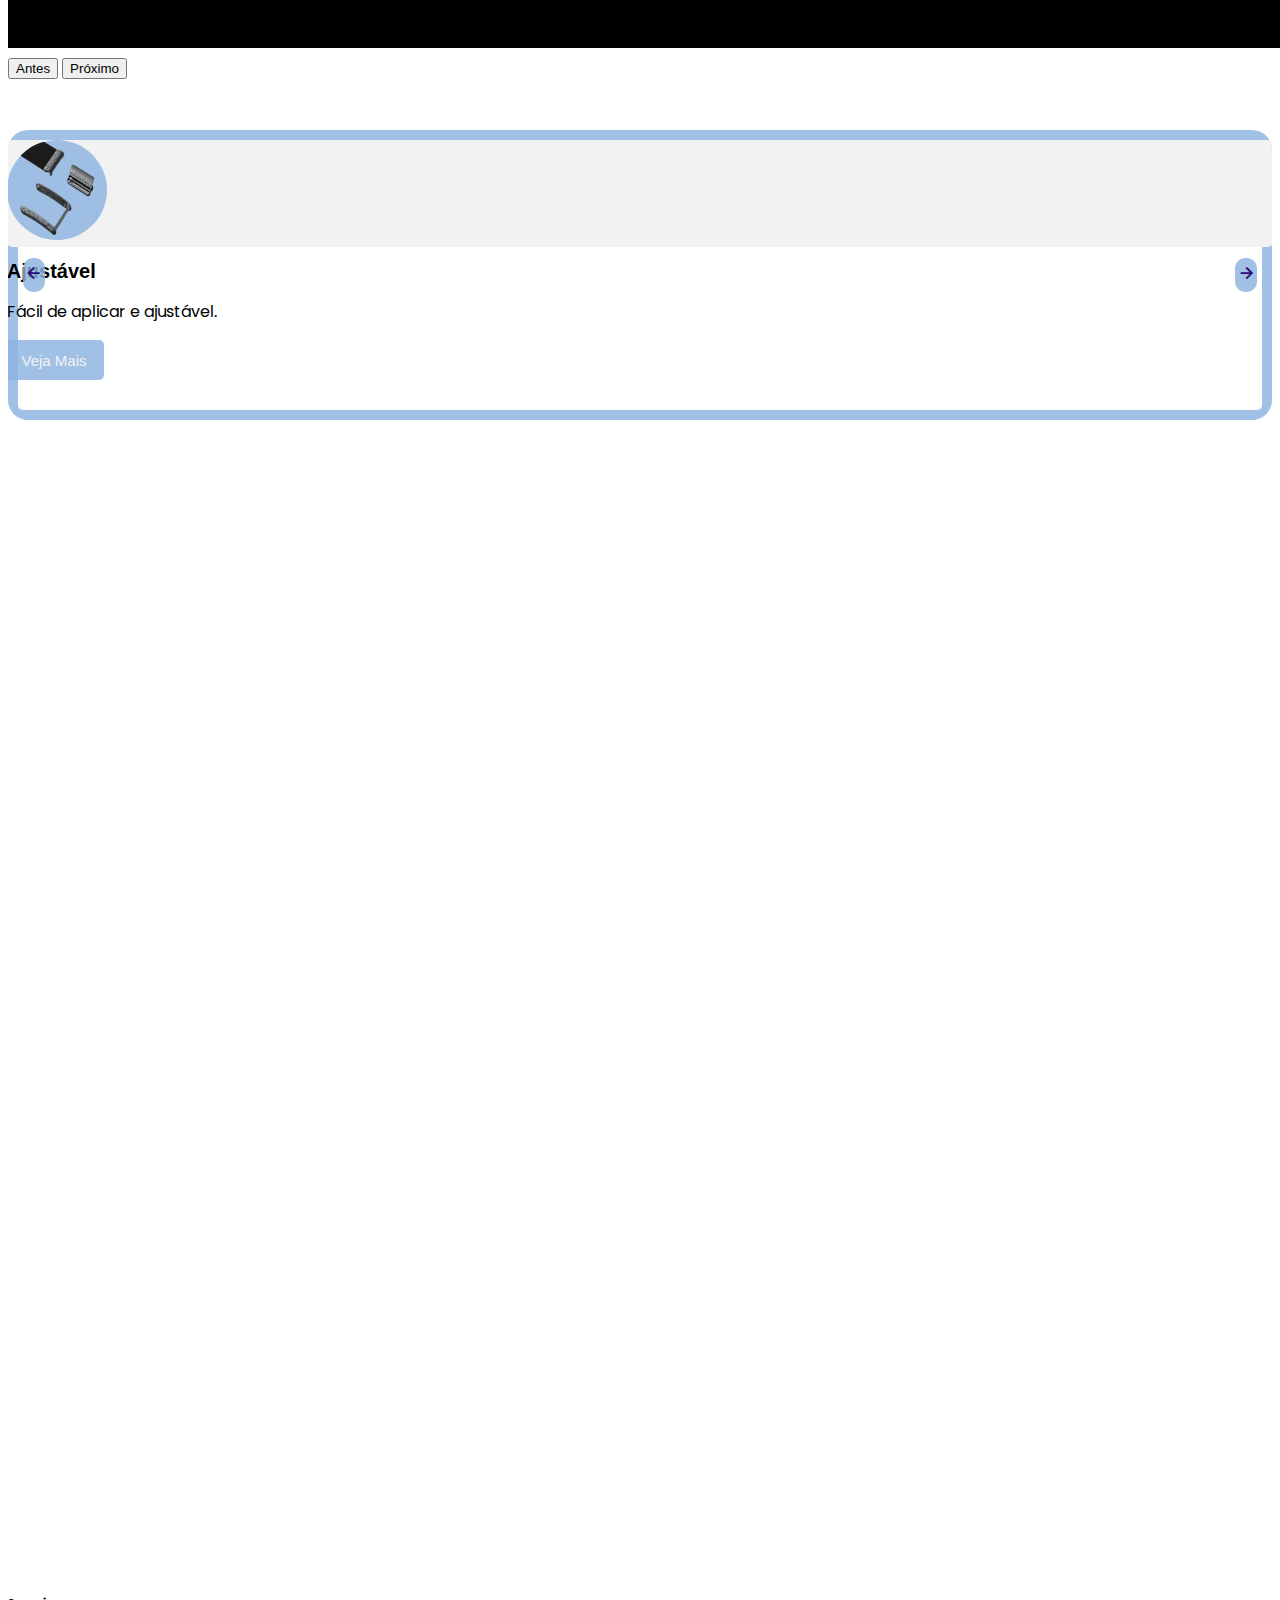
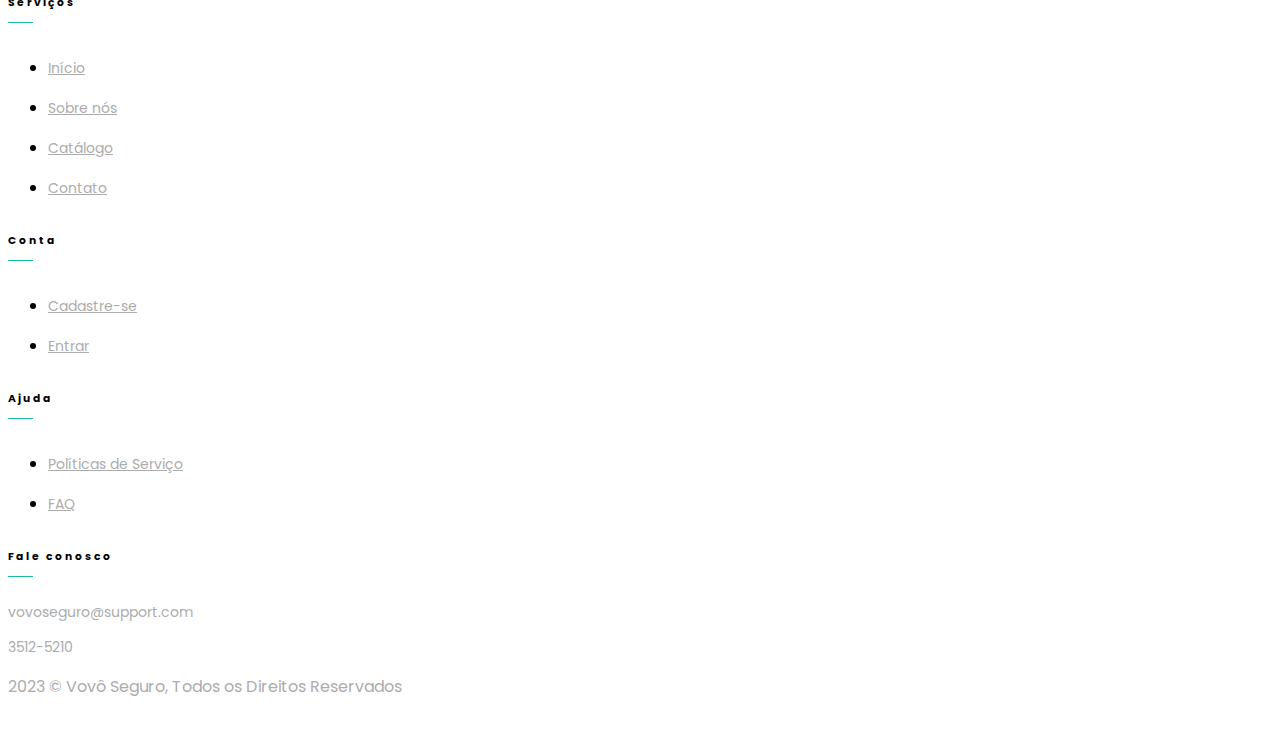
==== commit e8b4878a: "atualizaçao link catalogo" ====
--- a/catalogo.html
+++ b/catalogo.html
@@ -126,7 +126,9 @@
             <p class="textDec">Fácil de aplicar e ajustável.</p>
           </div>
           <div class="saibaMais">
-            <button class="btnSaibaMais">Veja Mais</button>
+            <a href="descricao.html"
+              ><button class="btnSaibaMais">Veja Mais</button></a
+            >
           </div>
         </div>
         <div class="col cardS">
@@ -140,7 +142,9 @@
             <p class="textDec">Resistência sem igual.</p>
           </div>
           <div class="saibaMais">
-            <button class="btnSaibaMais">Veja Mais</button>
+            <a href="descricao.html"
+              ><button class="btnSaibaMais">Veja Mais</button></a
+            >
           </div>
         </div>
         <div class="col cardS">
@@ -154,7 +158,9 @@
             <p class="textDec">A segurança importa.</p>
           </div>
           <div class="saibaMais">
-            <button class="btnSaibaMais">Veja Mais</button>
+            <a href="descricao.html"
+              ><button class="btnSaibaMais">Veja Mais</button></a
+            >
           </div>
         </div>
       </div>
--- a/scss/catalogo.css
+++ b/scss/catalogo.css
@@ -107,7 +107,7 @@
 .btnSaibaMais {
   border: none;
   background-color: rgba(140, 178, 224, 0.814);
-  color: #fffbff;
+  color: #f2f2f2;
   border-radius: 5px;
   font-size: 15px;
   width: 100px;
@@ -161,7 +161,7 @@
   border: none;
   font-size: 1.4em;
   border-radius: 10px;
-  background-color: rgba(0, 0, 255, 0.143);
+  background-color: rgba(140, 178, 224, 0.814);
 }
 
 .controls :hover {
@@ -174,4 +174,18 @@
 
 #right-arrow {
   right: 15px;
+}
+
+.dark-mode .cardS {
+  background-color: #000000;
+  color: #ffffff;
+}
+
+.dark-mode .cardS .imgCard {
+  background-color: #333;
+  color: #f2f2f2;
+}
+
+.dark-mode .btnSaibaMais {
+  color: #0c0c0c;
 }/*# sourceMappingURL=catalogo.css.map */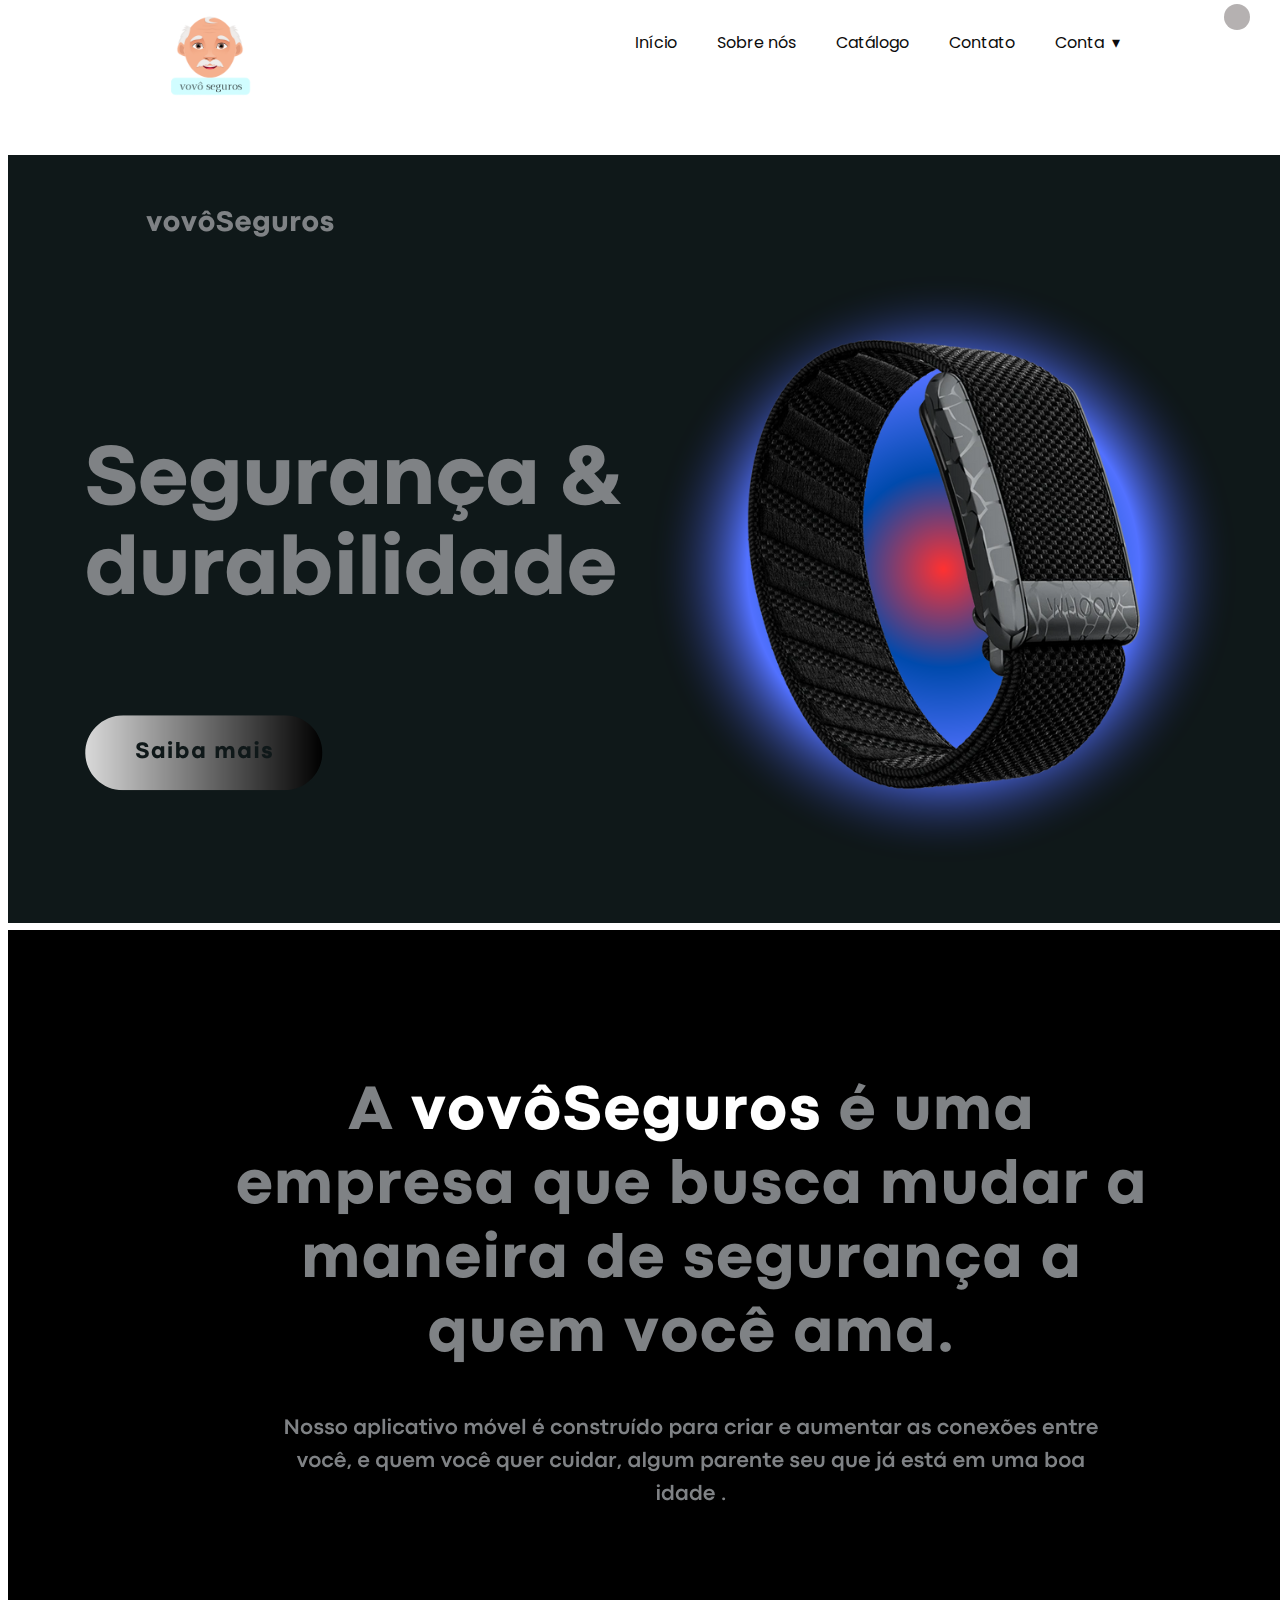
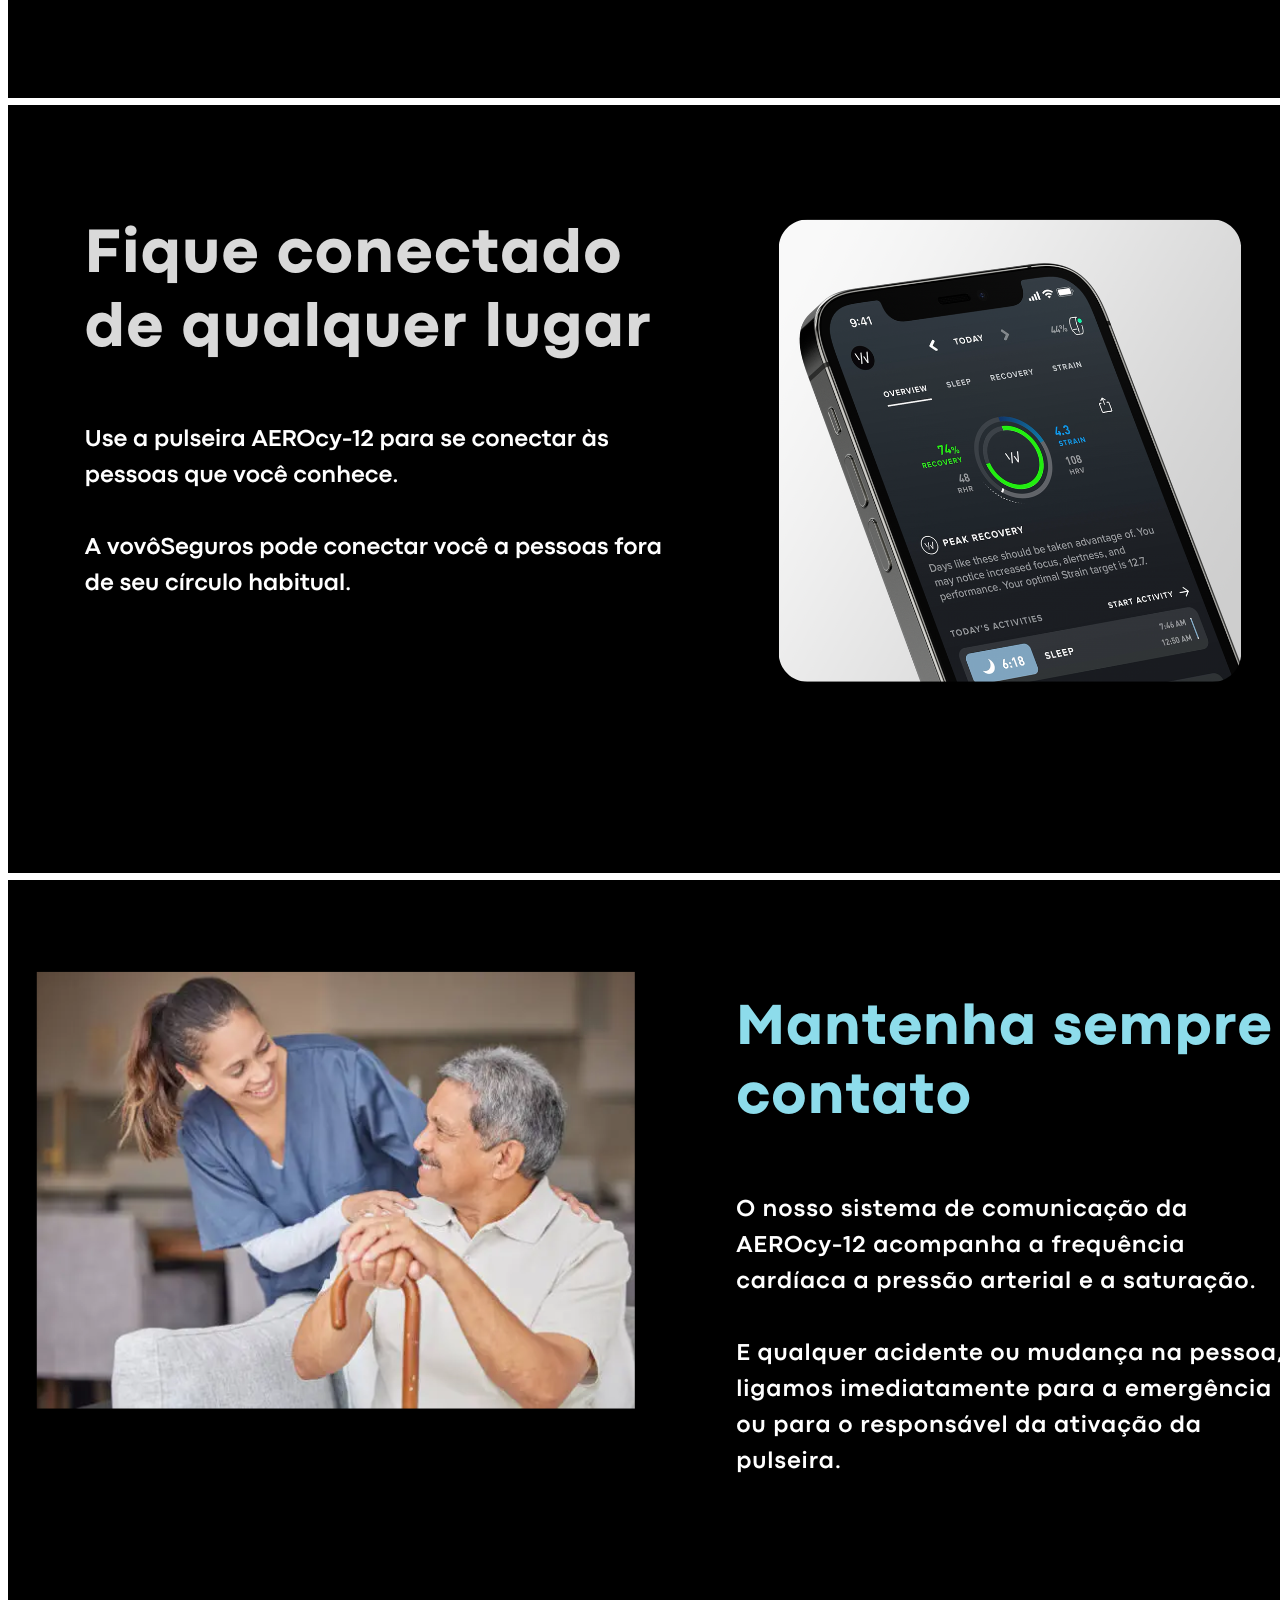
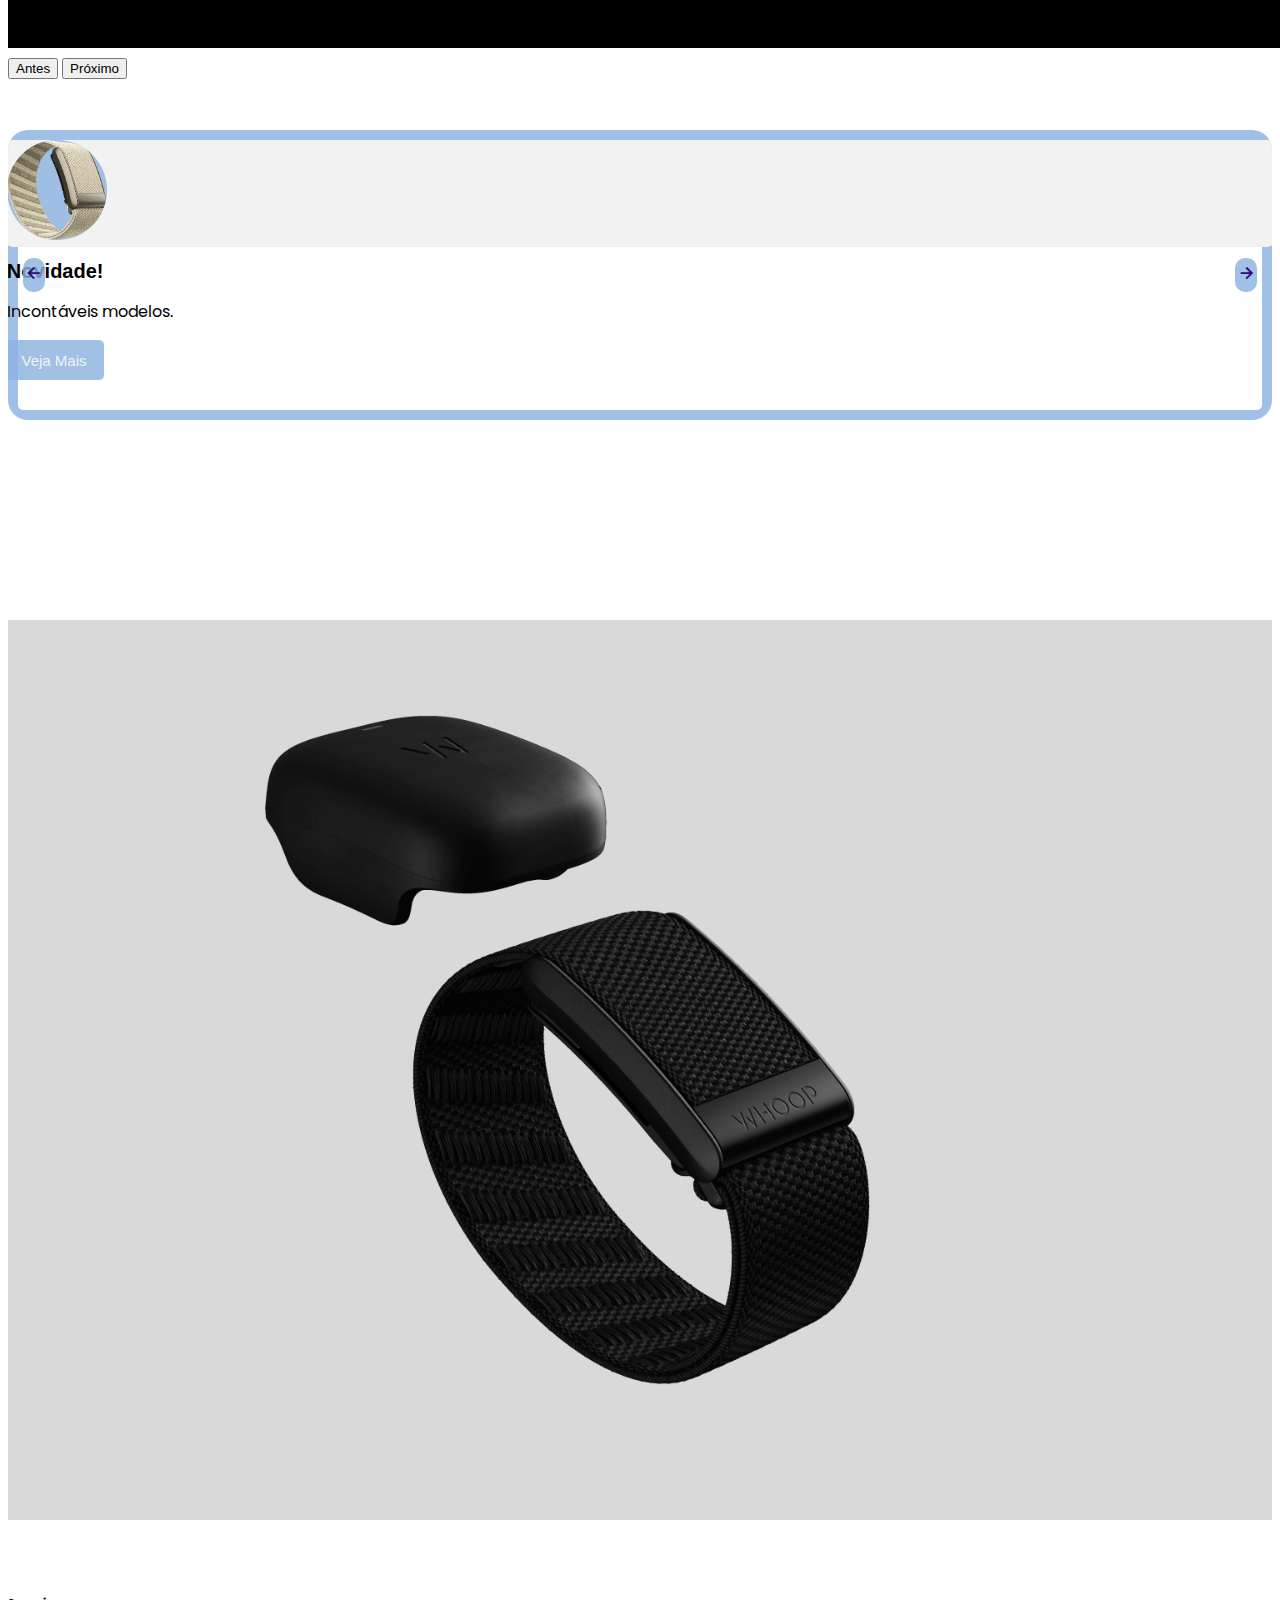
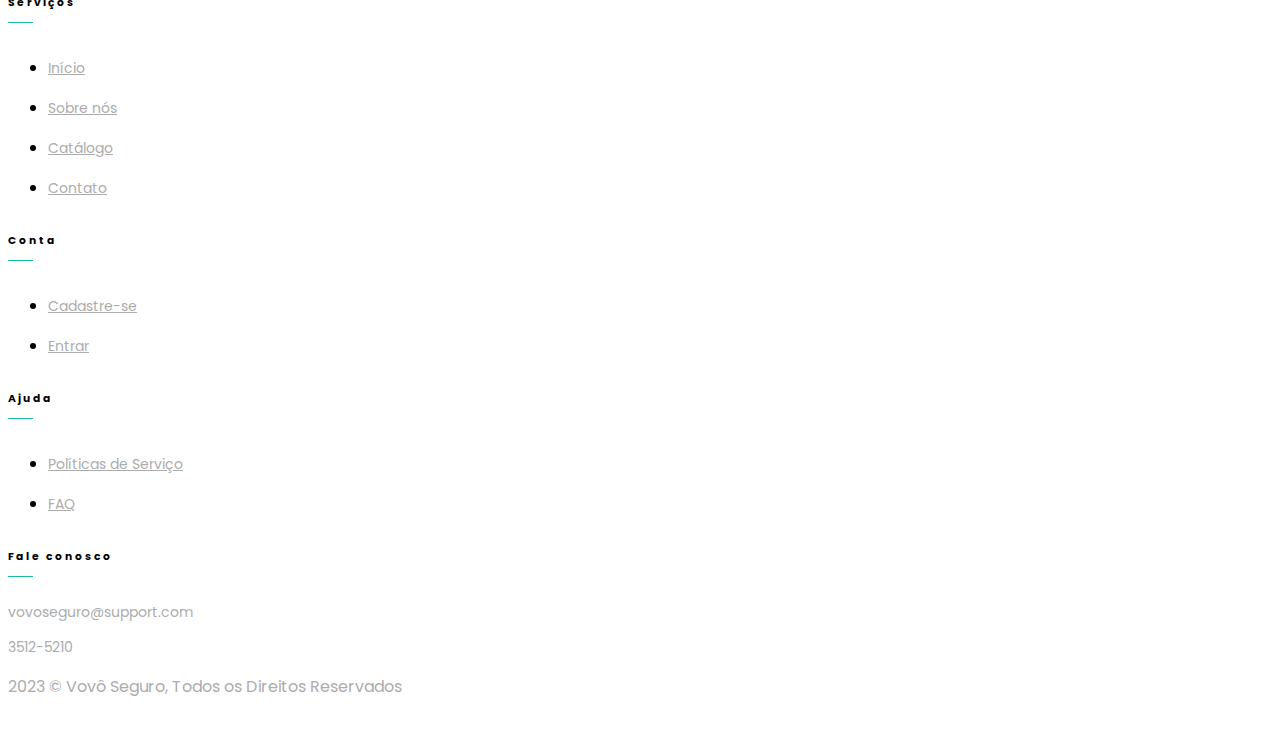
==== commit 7c35ccf1: "alterações slider" ====
--- a/catalogo.html
+++ b/catalogo.html
@@ -56,7 +56,7 @@
     </section>
     <div class="darkZao">
       <label class="switch">
-        <input type="checkbox" onclick="meuDark()" />
+        <input type="checkbox" class="botaoDarkMode" />
         <span class="slider round"></span>
       </label>
     </div>
@@ -117,6 +117,22 @@
       <div class="row cardRow">
         <div class="col cardS">
           <div class="imgCard">
+            <img src="img/img4.webp" />
+          </div>
+          <div class="nome">
+            <h1 class="textNome">Novidade!</h1>
+          </div>
+          <div class="desc">
+            <p class="textDec">Incontáveis modelos.</p>
+          </div>
+          <div class="saibaMais">
+            <a href="descricao.html"
+              ><button class="btnSaibaMais">Veja Mais</button></a
+            >
+          </div>
+        </div>
+        <div class="col cardS">
+          <div class="imgCard">
             <img src="img/img2.png" />
           </div>
           <div class="nome">
@@ -156,6 +172,22 @@
           </div>
           <div class="desc">
             <p class="textDec">A segurança importa.</p>
+          </div>
+          <div class="saibaMais">
+            <a href="descricao.html"
+              ><button class="btnSaibaMais">Veja Mais</button></a
+            >
+          </div>
+        </div>
+        <div class="col cardS">
+          <div class="imgCard">
+            <img src="img/img10.png" />
+          </div>
+          <div class="nome">
+            <h1 class="textNome">Minimalista</h1>
+          </div>
+          <div class="desc">
+            <p class="textDesc">A simplicidade transforma.</p>
           </div>
           <div class="saibaMais">
             <a href="descricao.html"
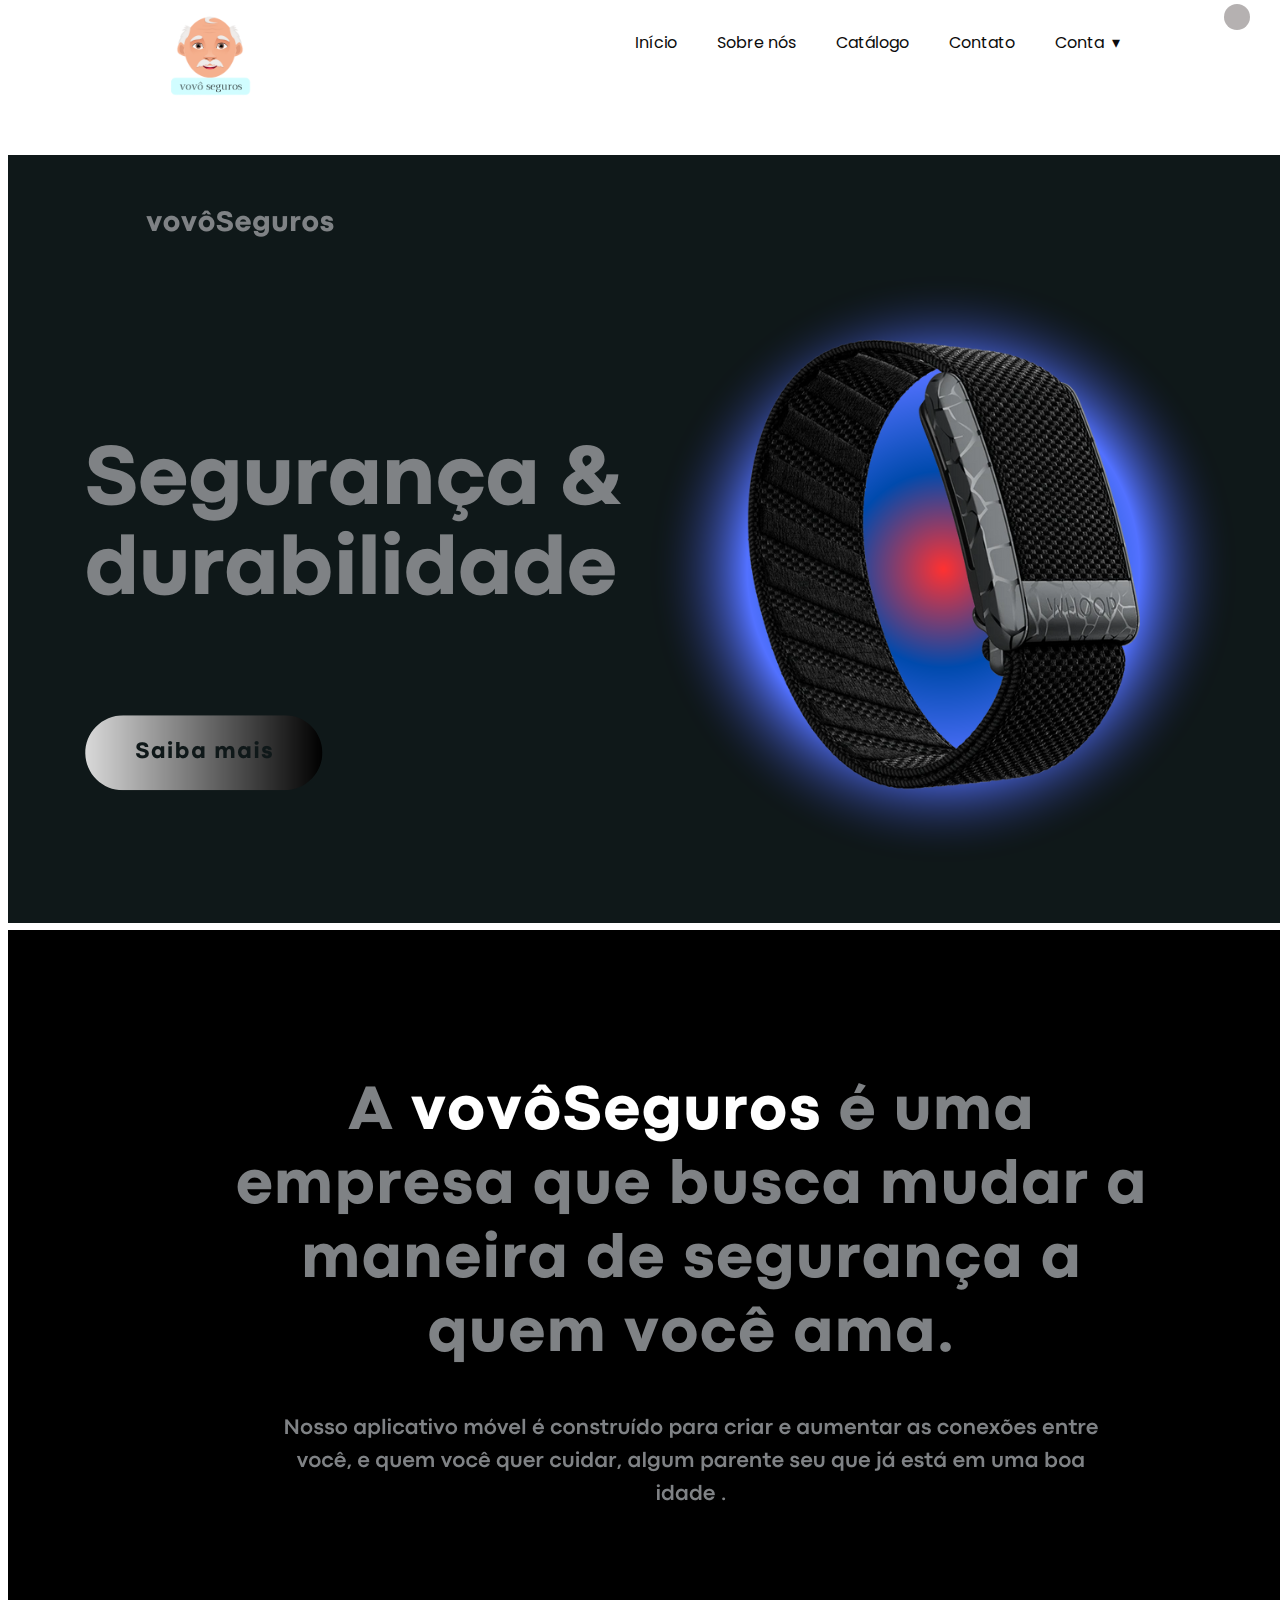
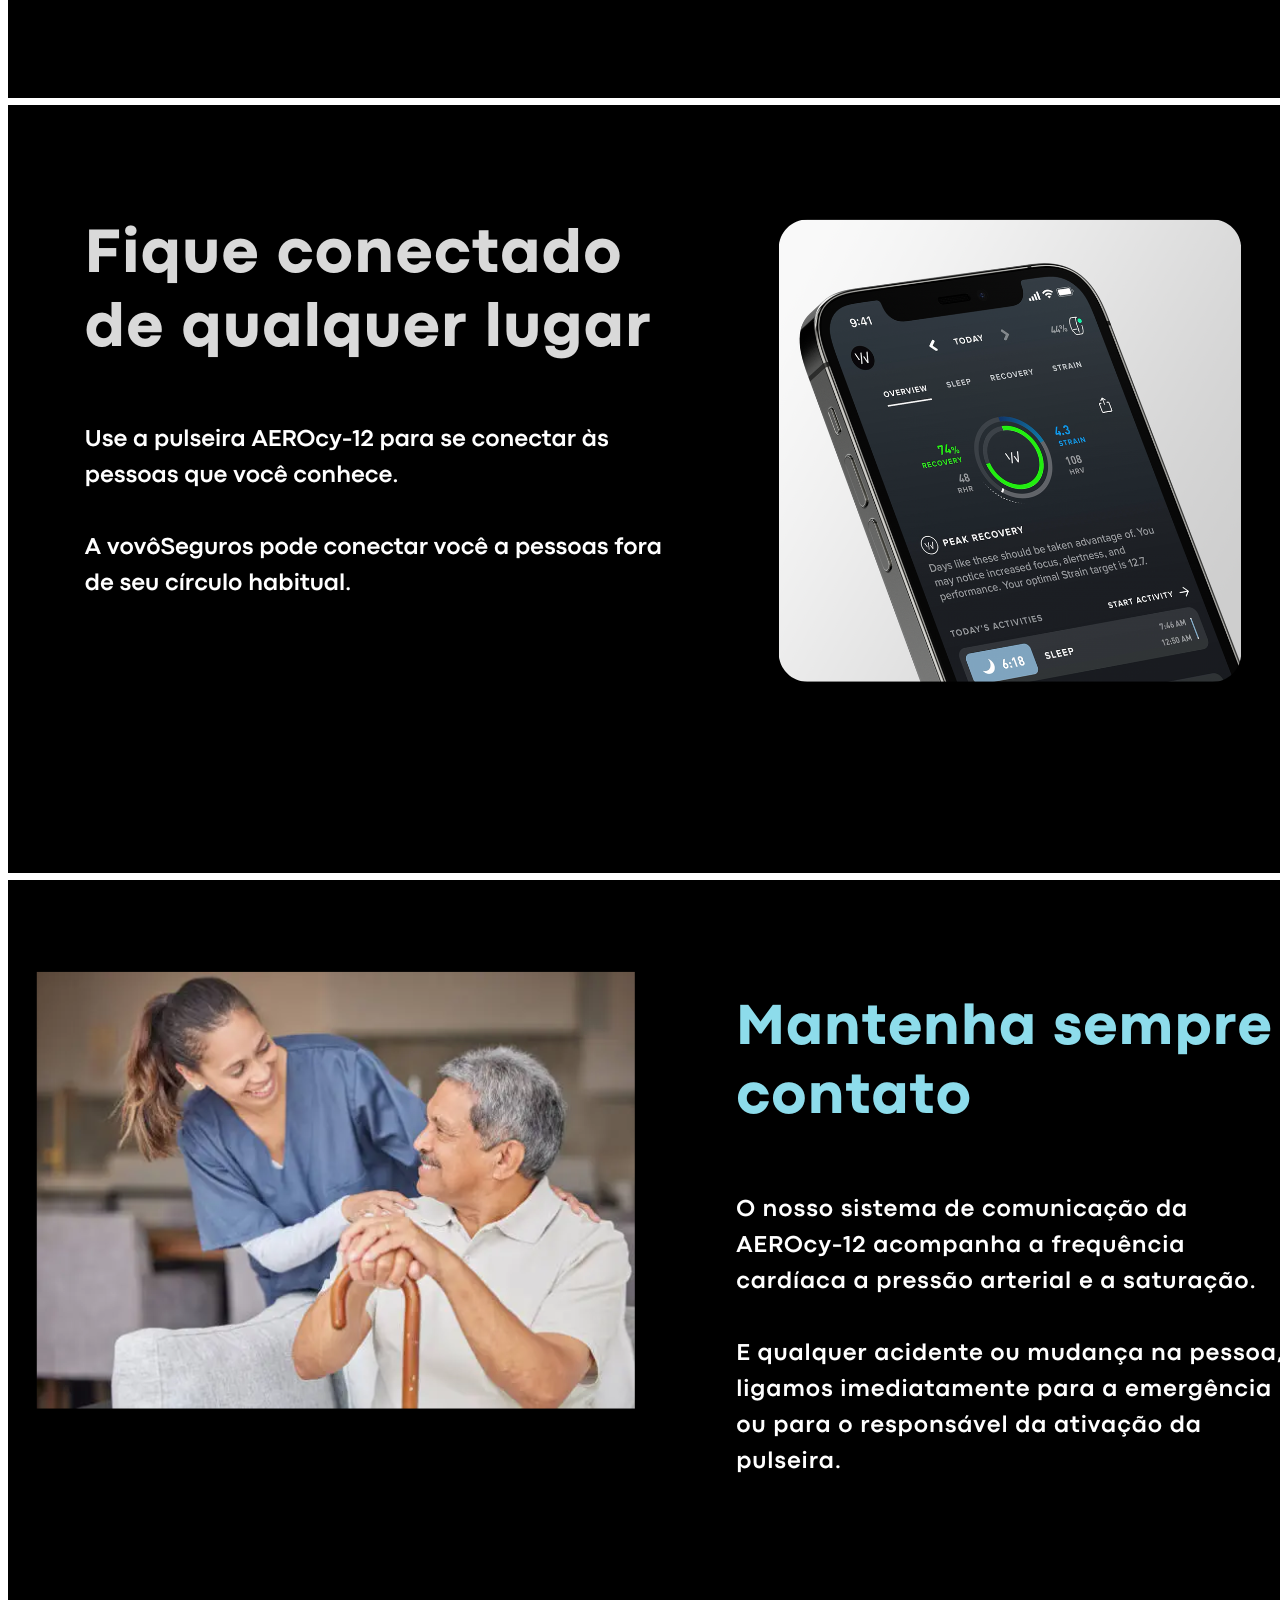
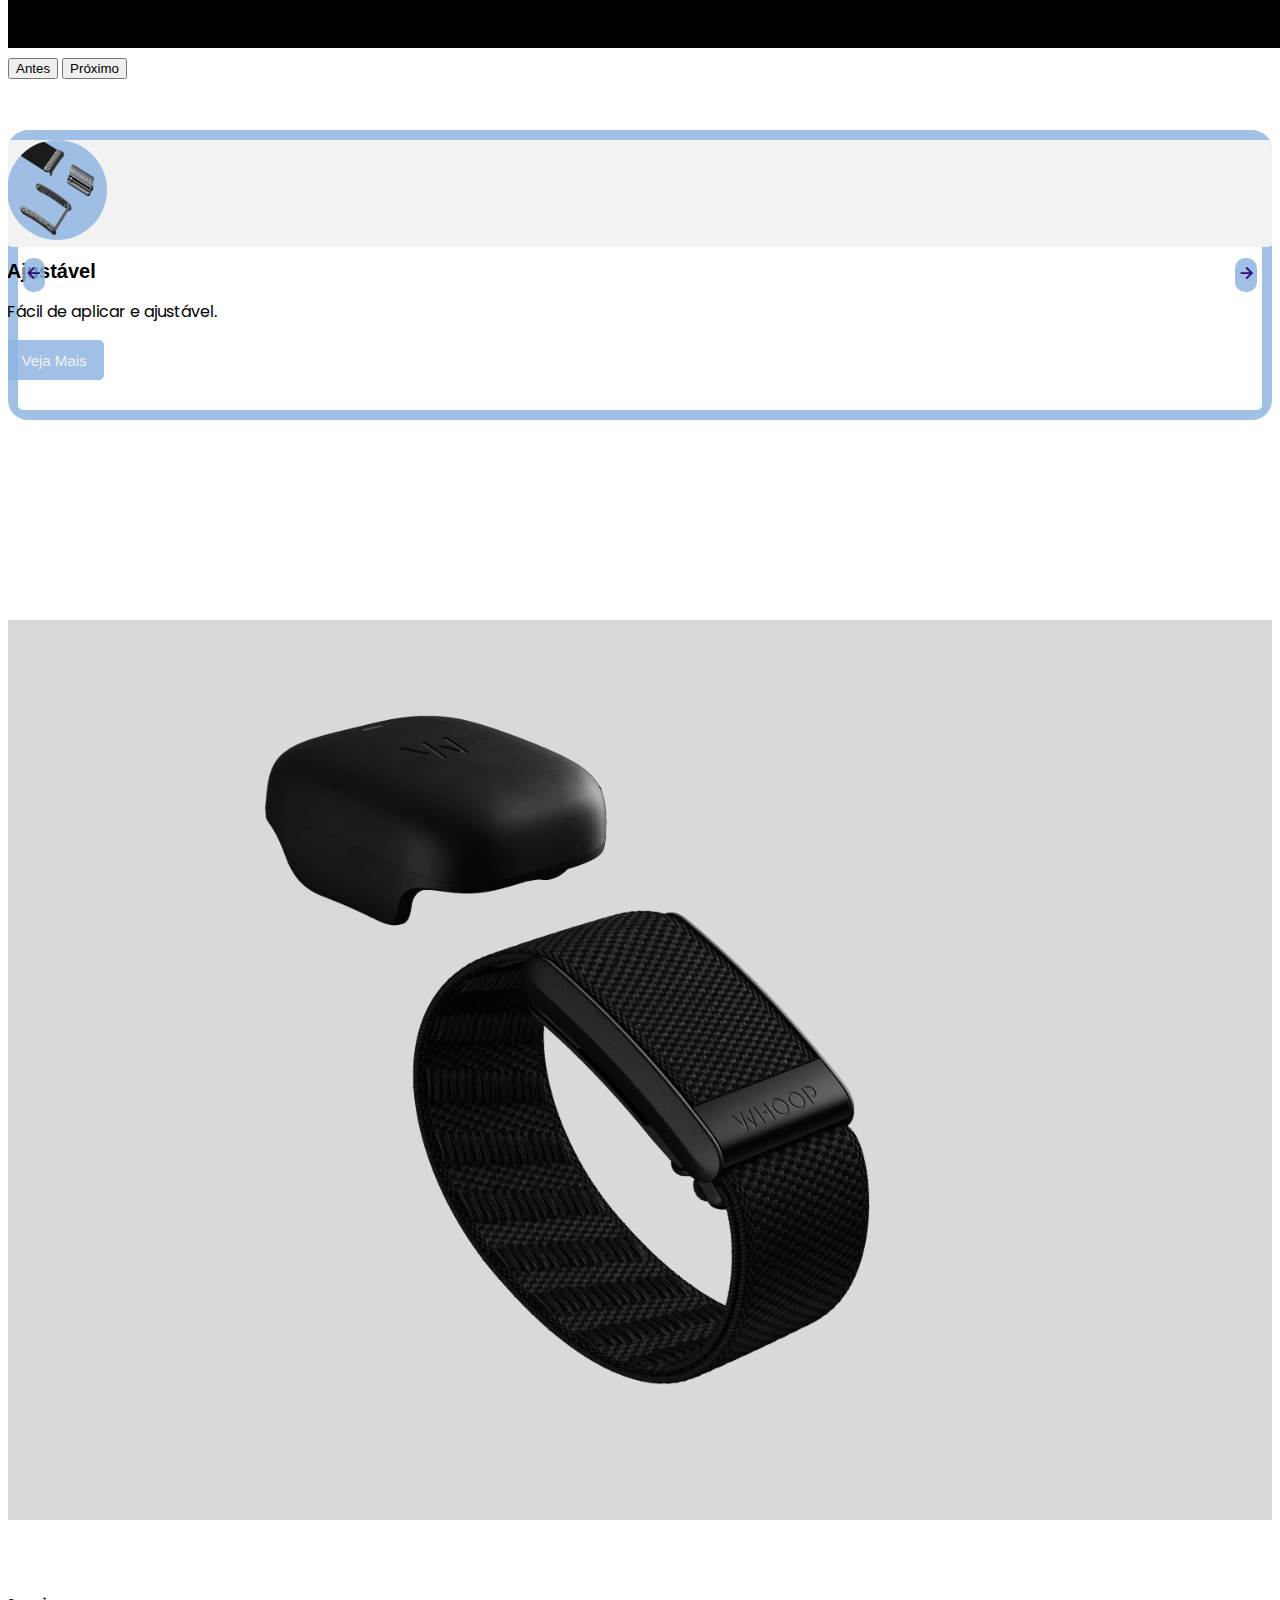
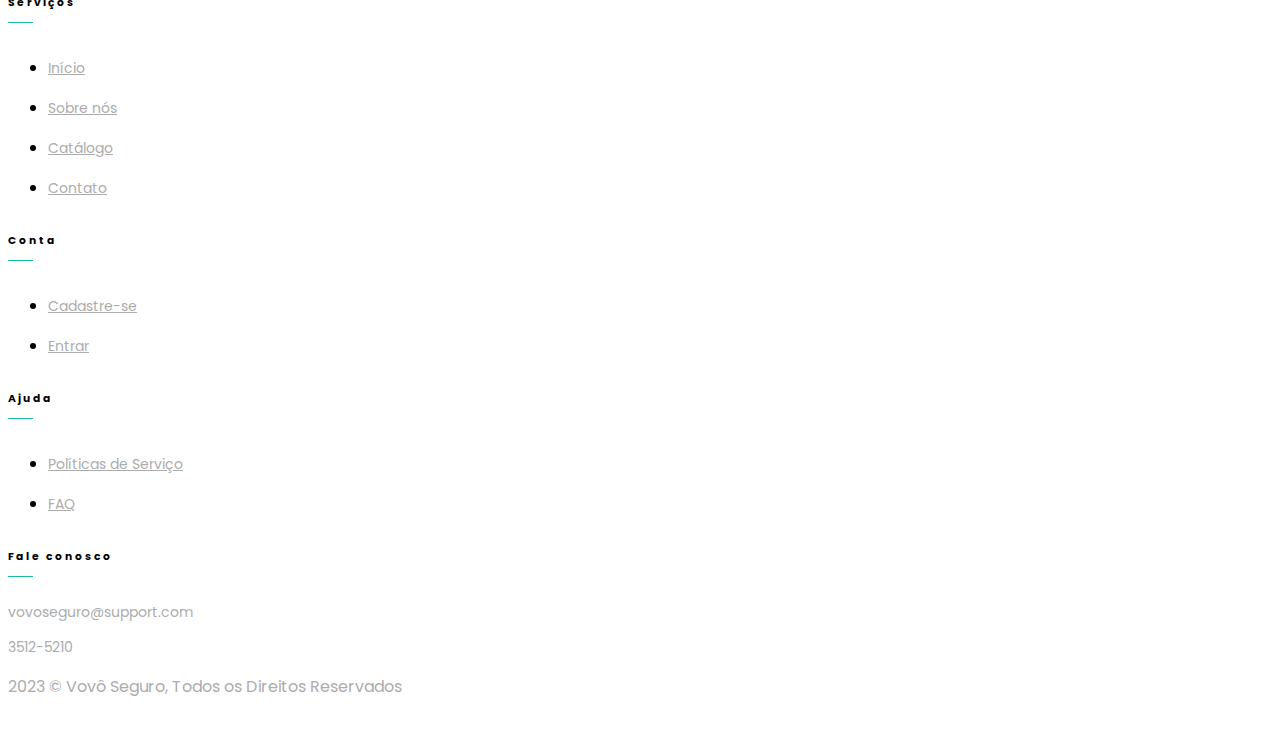
==== commit 6839c5d8: "conserto slider" ====
--- a/catalogo.html
+++ b/catalogo.html
@@ -117,13 +117,13 @@
       <div class="row cardRow">
         <div class="col cardS">
           <div class="imgCard">
-            <img src="img/img4.webp" />
+            <img src="img/img2.png" />
           </div>
           <div class="nome">
-            <h1 class="textNome">Novidade!</h1>
+            <h1 class="textNome">Ajustável</h1>
           </div>
           <div class="desc">
-            <p class="textDec">Incontáveis modelos.</p>
+            <p class="textDec">Fácil de aplicar e ajustável.</p>
           </div>
           <div class="saibaMais">
             <a href="descricao.html"
@@ -133,13 +133,13 @@
         </div>
         <div class="col cardS">
           <div class="imgCard">
-            <img src="img/img2.png" />
+            <img src="img/img3.webp" />
           </div>
           <div class="nome">
-            <h1 class="textNome">Ajustável</h1>
+            <h1 class="textNome">Resistente</h1>
           </div>
           <div class="desc">
-            <p class="textDec">Fácil de aplicar e ajustável.</p>
+            <p class="textDec">Resistência sem igual.</p>
           </div>
           <div class="saibaMais">
             <a href="descricao.html"
@@ -149,22 +149,6 @@
         </div>
         <div class="col cardS">
           <div class="imgCard">
-            <img src="img/img3.webp" />
-          </div>
-          <div class="nome">
-            <h1 class="textNome">Resistente</h1>
-          </div>
-          <div class="desc">
-            <p class="textDec">Resistência sem igual.</p>
-          </div>
-          <div class="saibaMais">
-            <a href="descricao.html"
-              ><button class="btnSaibaMais">Veja Mais</button></a
-            >
-          </div>
-        </div>
-        <div class="col cardS">
-          <div class="imgCard">
             <img src="img/img5.webp" />
           </div>
           <div class="nome">
@@ -172,22 +156,6 @@
           </div>
           <div class="desc">
             <p class="textDec">A segurança importa.</p>
-          </div>
-          <div class="saibaMais">
-            <a href="descricao.html"
-              ><button class="btnSaibaMais">Veja Mais</button></a
-            >
-          </div>
-        </div>
-        <div class="col cardS">
-          <div class="imgCard">
-            <img src="img/img10.png" />
-          </div>
-          <div class="nome">
-            <h1 class="textNome">Minimalista</h1>
-          </div>
-          <div class="desc">
-            <p class="textDesc">A simplicidade transforma.</p>
           </div>
           <div class="saibaMais">
             <a href="descricao.html"
